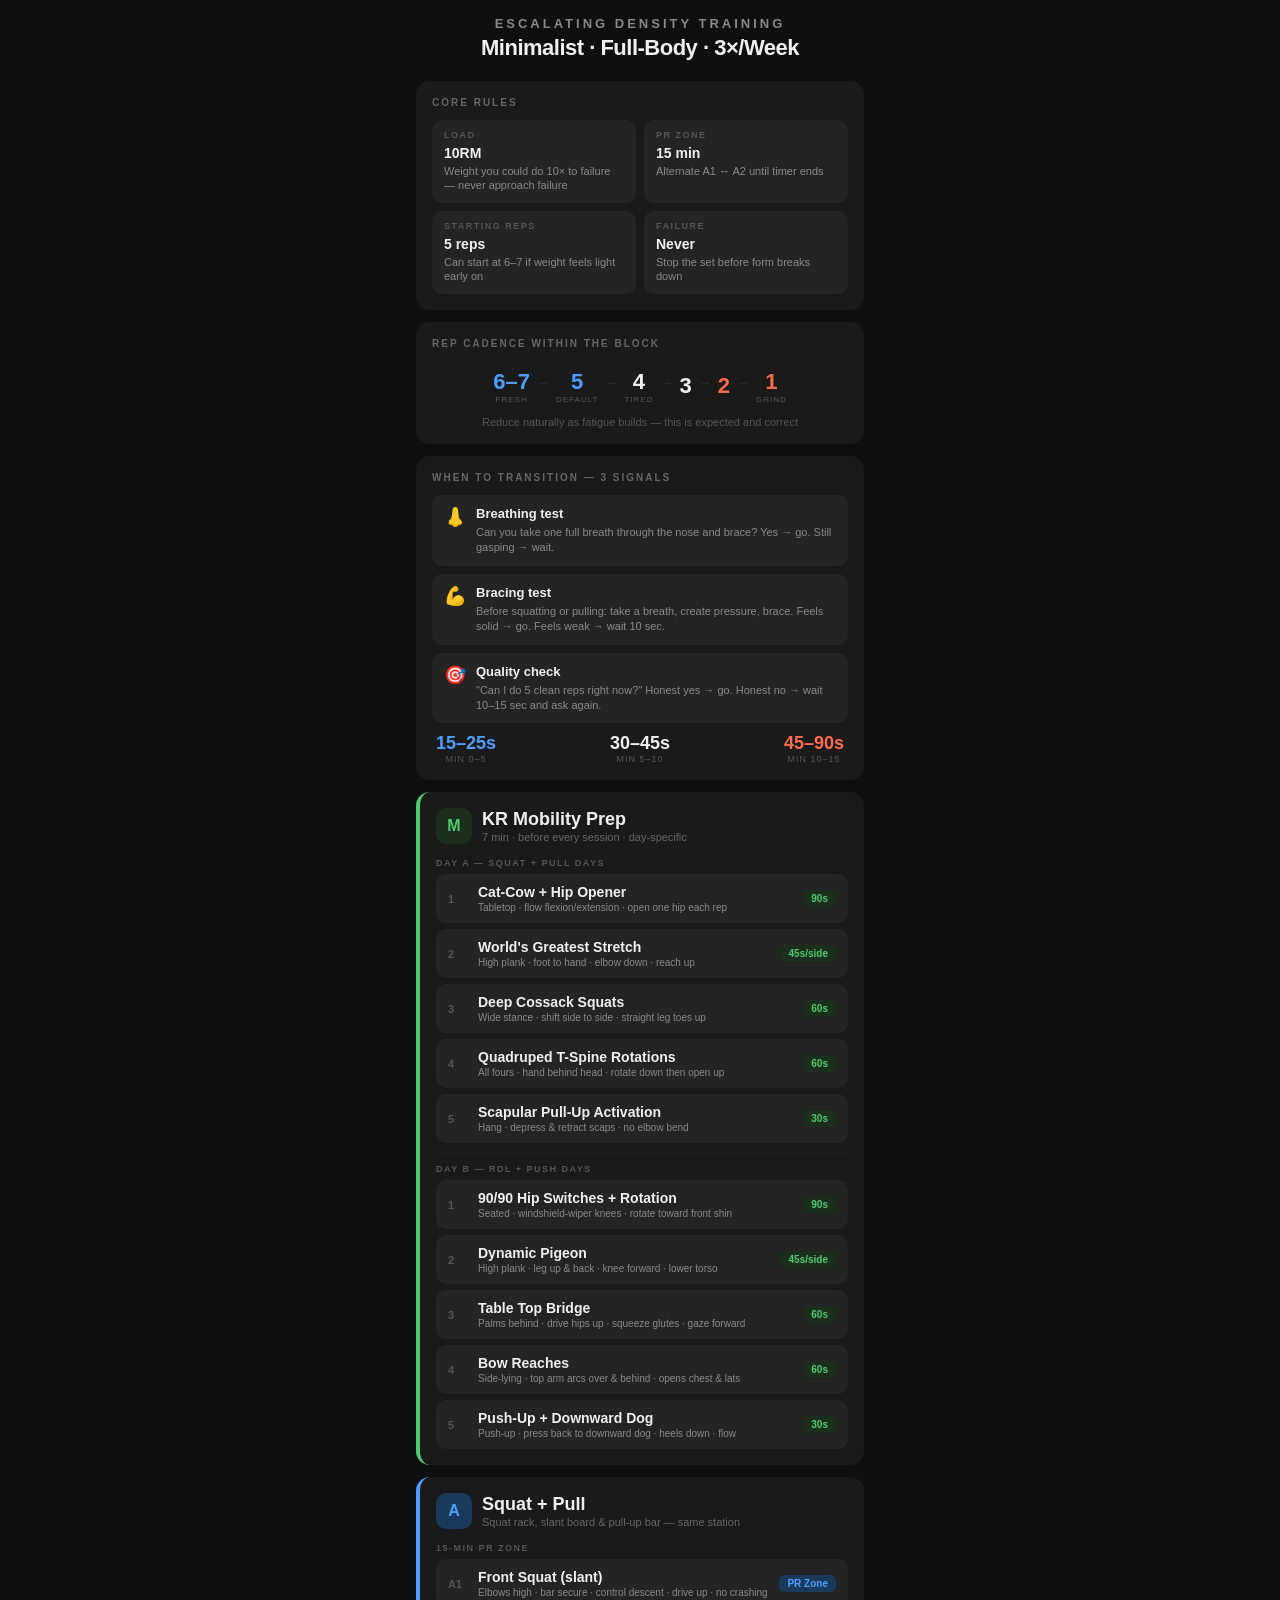
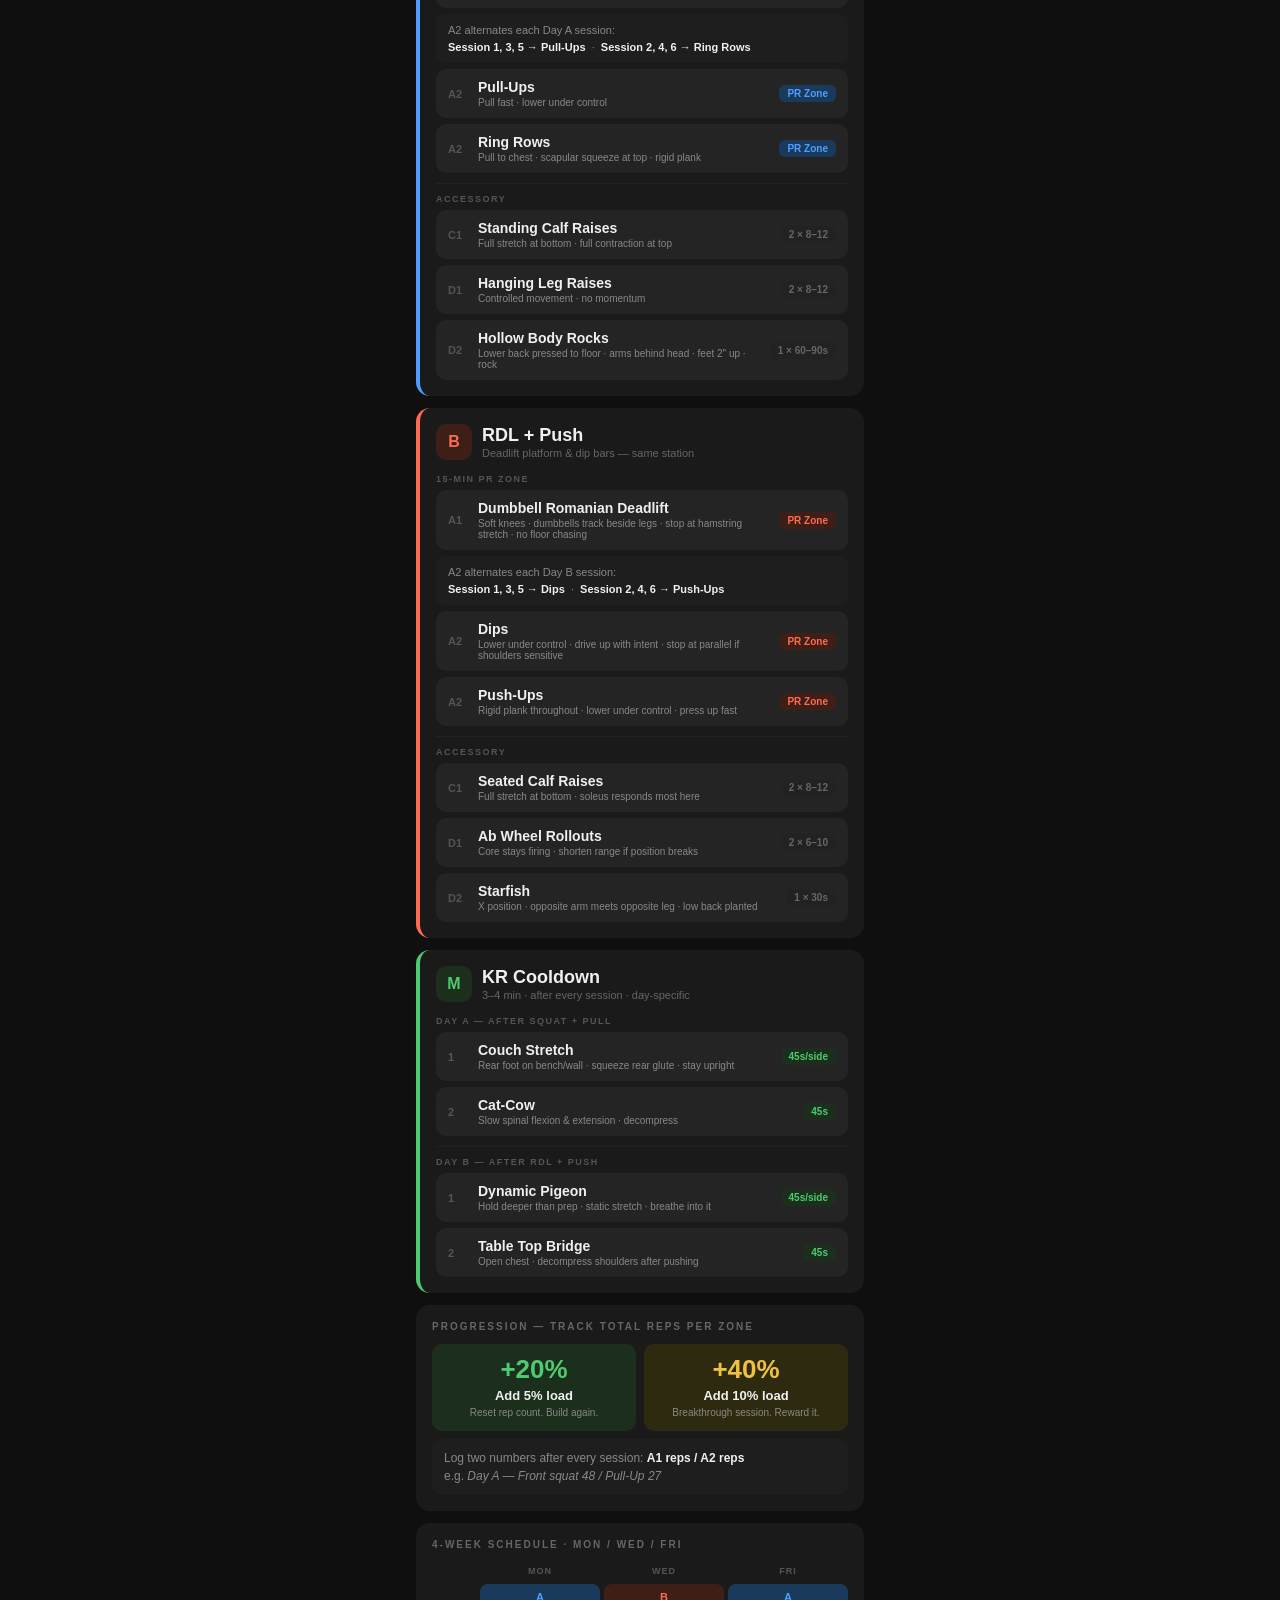
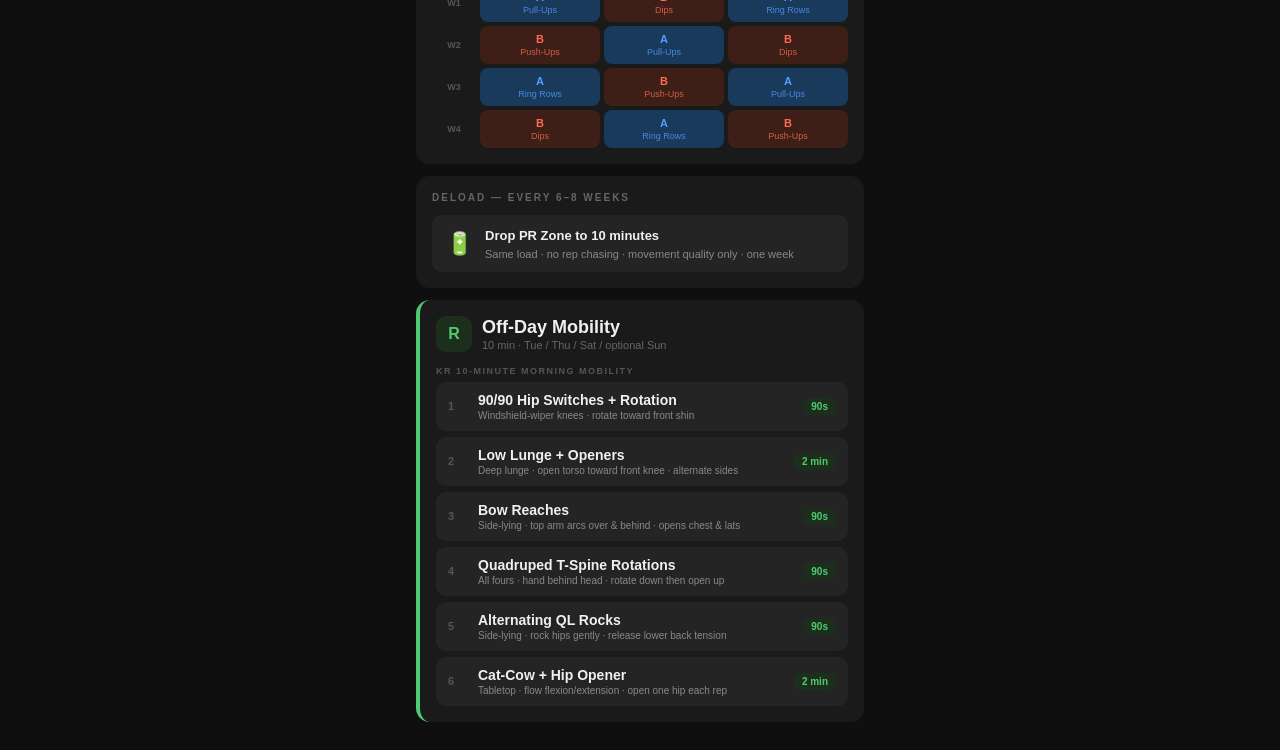
==== edt-gym.html @ b0cc78a9 "Swap barbell RDL for dumbbell RDL — more joint friendly" ====
<!DOCTYPE html>
<html lang="en">
<head>
<meta charset="UTF-8">
<meta name="viewport" content="width=device-width, initial-scale=1.0">
<title>EDT — Gym Card</title>
<style>
  * { box-sizing: border-box; margin: 0; padding: 0; }

  body {
    background: #0f0f0f;
    color: #f0f0f0;
    font-family: -apple-system, BlinkMacSystemFont, 'Segoe UI', sans-serif;
    padding: 16px;
    max-width: 480px;
    margin: 0 auto;
  }

  /* ── HEADER ── */
  .header {
    text-align: center;
    margin-bottom: 20px;
  }
  .header h1 {
    font-size: 13px;
    font-weight: 600;
    letter-spacing: 3px;
    text-transform: uppercase;
    color: #888;
    margin-bottom: 4px;
  }
  .header h2 {
    font-size: 22px;
    font-weight: 800;
    letter-spacing: -0.5px;
  }

  /* ── CARDS ── */
  .card {
    background: #1a1a1a;
    border-radius: 14px;
    padding: 16px;
    margin-bottom: 12px;
  }
  .card-title {
    font-size: 10px;
    font-weight: 700;
    letter-spacing: 2px;
    text-transform: uppercase;
    color: #666;
    margin-bottom: 12px;
  }

  /* ── RULES STRIP ── */
  .rules-grid {
    display: grid;
    grid-template-columns: 1fr 1fr;
    gap: 8px;
  }
  .rule-item {
    background: #242424;
    border-radius: 10px;
    padding: 10px 12px;
  }
  .rule-label {
    font-size: 9px;
    font-weight: 700;
    letter-spacing: 1.5px;
    text-transform: uppercase;
    color: #555;
    margin-bottom: 4px;
  }
  .rule-value {
    font-size: 14px;
    font-weight: 700;
    line-height: 1.3;
  }
  .rule-sub {
    font-size: 11px;
    color: #888;
    margin-top: 2px;
    line-height: 1.3;
  }

  /* ── DAY CARDS ── */
  .day-a { border-left: 4px solid #4f9eff; }
  .day-b { border-left: 4px solid #ff6b4f; }
  .day-m { border-left: 4px solid #4ecb71; }

  .day-header {
    display: flex;
    align-items: center;
    gap: 10px;
    margin-bottom: 14px;
  }
  .day-badge {
    width: 36px;
    height: 36px;
    border-radius: 10px;
    display: flex;
    align-items: center;
    justify-content: center;
    font-size: 16px;
    font-weight: 900;
    flex-shrink: 0;
  }
  .badge-a { background: #1a3a5c; color: #4f9eff; }
  .badge-b { background: #3d1f18; color: #ff6b4f; }
  .badge-m { background: #1c2e1c; color: #4ecb71; }

  .day-title {
    font-size: 18px;
    font-weight: 800;
  }
  .day-subtitle {
    font-size: 11px;
    color: #666;
    margin-top: 1px;
  }

  /* ── EXERCISE ROWS ── */
  .exercise-block {
    margin-bottom: 10px;
  }
  .ex-label {
    font-size: 9px;
    font-weight: 700;
    letter-spacing: 1.5px;
    text-transform: uppercase;
    color: #555;
    margin-bottom: 6px;
  }
  .ex-row {
    display: flex;
    align-items: center;
    gap: 10px;
    background: #242424;
    border-radius: 10px;
    padding: 10px 12px;
    margin-bottom: 6px;
  }
  .ex-num {
    font-size: 11px;
    font-weight: 800;
    width: 20px;
    color: #555;
    flex-shrink: 0;
  }
  .ex-name {
    flex: 1;
    font-size: 14px;
    font-weight: 700;
  }
  .ex-note {
    font-size: 10px;
    color: #888;
    margin-top: 2px;
  }
  .ex-tag {
    font-size: 10px;
    font-weight: 700;
    padding: 3px 8px;
    border-radius: 6px;
    flex-shrink: 0;
  }
  .tag-pr-a { background: #1a3a5c; color: #4f9eff; }
  .tag-pr-b { background: #3d1f18; color: #ff6b4f; }
  .tag-fix { background: #222; color: #666; }
  .tag-mob { background: #1c2e1c; color: #4ecb71; }

  .alternate-note {
    background: #1e1e1e;
    border-radius: 8px;
    padding: 8px 12px;
    margin-bottom: 6px;
    font-size: 11px;
    color: #888;
    line-height: 1.5;
  }
  .alternate-note span { color: #f0f0f0; font-weight: 600; }

  /* ── TIMER RING ── */
  .timer-row {
    display: flex;
    align-items: center;
    justify-content: center;
    gap: 20px;
    padding: 14px 0 6px;
  }
  .timer-circle {
    text-align: center;
  }
  .timer-num {
    font-size: 36px;
    font-weight: 900;
    line-height: 1;
  }
  .timer-unit {
    font-size: 10px;
    font-weight: 700;
    letter-spacing: 2px;
    text-transform: uppercase;
    color: #555;
    margin-top: 2px;
  }
  .timer-divider {
    font-size: 28px;
    color: #333;
    font-weight: 100;
  }

  /* ── REPS CADENCE ── */
  .cadence {
    display: flex;
    align-items: center;
    justify-content: center;
    gap: 6px;
    padding: 10px 0 4px;
    flex-wrap: wrap;
  }
  .cadence-step {
    display: flex;
    flex-direction: column;
    align-items: center;
  }
  .cadence-num {
    font-size: 22px;
    font-weight: 900;
    line-height: 1;
  }
  .cadence-label {
    font-size: 8px;
    color: #555;
    letter-spacing: 1px;
    text-transform: uppercase;
    margin-top: 2px;
  }
  .cadence-arrow {
    font-size: 14px;
    color: #333;
    margin-top: -8px;
  }
  .cadence-step.fresh .cadence-num { color: #4f9eff; }
  .cadence-step.mid .cadence-num   { color: #f0f0f0; }
  .cadence-step.tired .cadence-num { color: #ff6b4f; }

  /* ── REST SIGNALS ── */
  .signal-list { display: flex; flex-direction: column; gap: 8px; }
  .signal-row {
    display: flex;
    gap: 10px;
    align-items: flex-start;
    background: #242424;
    border-radius: 10px;
    padding: 10px 12px;
  }
  .signal-icon {
    font-size: 18px;
    flex-shrink: 0;
    margin-top: 1px;
  }
  .signal-text { font-size: 13px; font-weight: 600; line-height: 1.4; }
  .signal-sub  { font-size: 11px; color: #888; margin-top: 2px; line-height: 1.4; }

  /* ── PROGRESSION ── */
  .prog-grid {
    display: grid;
    grid-template-columns: 1fr 1fr;
    gap: 8px;
  }
  .prog-card {
    border-radius: 10px;
    padding: 12px;
    text-align: center;
  }
  .prog-card-20 { background: #1c2e1c; }
  .prog-card-40 { background: #2e2a10; }
  .prog-trigger {
    font-size: 26px;
    font-weight: 900;
    line-height: 1;
  }
  .prog-trigger-20 { color: #4ecb71; }
  .prog-trigger-40 { color: #f0c040; }
  .prog-action {
    font-size: 13px;
    font-weight: 700;
    margin-top: 6px;
  }
  .prog-sub {
    font-size: 10px;
    color: #888;
    margin-top: 3px;
    line-height: 1.3;
  }

  /* ── MONTH SCHEDULE ── */
  .schedule-grid {
    display: grid;
    grid-template-columns: 44px repeat(3, 1fr);
    gap: 4px;
    font-size: 11px;
  }
  .sch-header {
    text-align: center;
    font-size: 9px;
    font-weight: 700;
    letter-spacing: 1px;
    text-transform: uppercase;
    color: #555;
    padding: 4px 0;
  }
  .sch-week {
    font-size: 9px;
    font-weight: 700;
    color: #555;
    display: flex;
    align-items: center;
    justify-content: center;
  }
  .sch-cell {
    border-radius: 8px;
    padding: 6px 4px;
    text-align: center;
    font-weight: 700;
    font-size: 11px;
    line-height: 1.3;
  }
  .sch-a { background: #1a3a5c; color: #4f9eff; }
  .sch-b { background: #3d1f18; color: #ff6b4f; }
  .sch-cell .sch-sub { font-size: 9px; font-weight: 500; opacity: 0.8; }

  /* ── DELOAD ── */
  .deload-bar {
    background: #242424;
    border-radius: 10px;
    padding: 12px 14px;
    display: flex;
    align-items: center;
    gap: 12px;
  }
  .deload-icon { font-size: 22px; }
  .deload-text { font-size: 13px; font-weight: 600; line-height: 1.4; }
  .deload-sub  { font-size: 11px; color: #888; margin-top: 2px; }

  /* ── DIVIDER ── */
  .divider {
    height: 1px;
    background: #222;
    margin: 10px 0;
  }
</style>
</head>
<body>

<!-- HEADER -->
<div class="header">
  <h1>Escalating Density Training</h1>
  <h2>Minimalist · Full-Body · 3×/Week</h2>
</div>

<!-- CORE RULES -->
<div class="card">
  <div class="card-title">Core Rules</div>
  <div class="rules-grid">

    <div class="rule-item">
      <div class="rule-label">Load</div>
      <div class="rule-value">10RM</div>
      <div class="rule-sub">Weight you could do 10× to failure — never approach failure</div>
    </div>

    <div class="rule-item">
      <div class="rule-label">PR Zone</div>
      <div class="rule-value">15 min</div>
      <div class="rule-sub">Alternate A1 ↔ A2 until timer ends</div>
    </div>

    <div class="rule-item">
      <div class="rule-label">Starting Reps</div>
      <div class="rule-value">5 reps</div>
      <div class="rule-sub">Can start at 6–7 if weight feels light early on</div>
    </div>

    <div class="rule-item">
      <div class="rule-label">Failure</div>
      <div class="rule-value">Never</div>
      <div class="rule-sub">Stop the set before form breaks down</div>
    </div>

  </div>
</div>

<!-- REP CADENCE -->
<div class="card">
  <div class="card-title">Rep Cadence Within the Block</div>
  <div class="cadence">
    <div class="cadence-step fresh">
      <div class="cadence-num">6–7</div>
      <div class="cadence-label">Fresh</div>
    </div>
    <div class="cadence-arrow">→</div>
    <div class="cadence-step fresh">
      <div class="cadence-num">5</div>
      <div class="cadence-label">Default</div>
    </div>
    <div class="cadence-arrow">→</div>
    <div class="cadence-step mid">
      <div class="cadence-num">4</div>
      <div class="cadence-label">Tired</div>
    </div>
    <div class="cadence-arrow">→</div>
    <div class="cadence-step mid">
      <div class="cadence-num">3</div>
      <div class="cadence-label"></div>
    </div>
    <div class="cadence-arrow">→</div>
    <div class="cadence-step tired">
      <div class="cadence-num">2</div>
      <div class="cadence-label"></div>
    </div>
    <div class="cadence-arrow">→</div>
    <div class="cadence-step tired">
      <div class="cadence-num">1</div>
      <div class="cadence-label">Grind</div>
    </div>
  </div>
  <div style="font-size:11px; color:#555; text-align:center; margin-top:8px;">Reduce naturally as fatigue builds — this is expected and correct</div>
</div>

<!-- REST SIGNALS -->
<div class="card">
  <div class="card-title">When to Transition — 3 Signals</div>
  <div class="signal-list">

    <div class="signal-row">
      <div class="signal-icon">👃</div>
      <div>
        <div class="signal-text">Breathing test</div>
        <div class="signal-sub">Can you take one full breath through the nose and brace? Yes → go. Still gasping → wait.</div>
      </div>
    </div>

    <div class="signal-row">
      <div class="signal-icon">💪</div>
      <div>
        <div class="signal-text">Bracing test</div>
        <div class="signal-sub">Before squatting or pulling: take a breath, create pressure, brace. Feels solid → go. Feels weak → wait 10 sec.</div>
      </div>
    </div>

    <div class="signal-row">
      <div class="signal-icon">🎯</div>
      <div>
        <div class="signal-text">Quality check</div>
        <div class="signal-sub">"Can I do 5 clean reps right now?" Honest yes → go. Honest no → wait 10–15 sec and ask again.</div>
      </div>
    </div>

  </div>
  <div style="display:flex; justify-content:space-between; margin-top:10px; padding: 0 4px;">
    <div style="text-align:center">
      <div style="font-size:18px; font-weight:800; color:#4f9eff;">15–25s</div>
      <div style="font-size:9px; color:#555; letter-spacing:1px; text-transform:uppercase;">Min 0–5</div>
    </div>
    <div style="text-align:center">
      <div style="font-size:18px; font-weight:800;">30–45s</div>
      <div style="font-size:9px; color:#555; letter-spacing:1px; text-transform:uppercase;">Min 5–10</div>
    </div>
    <div style="text-align:center">
      <div style="font-size:18px; font-weight:800; color:#ff6b4f;">45–90s</div>
      <div style="font-size:9px; color:#555; letter-spacing:1px; text-transform:uppercase;">Min 10–15</div>
    </div>
  </div>
</div>

<!-- MOBILITY PREP -->
<div class="card day-m">
  <div class="day-header">
    <div class="day-badge badge-m">M</div>
    <div>
      <div class="day-title">KR Mobility Prep</div>
      <div class="day-subtitle">7 min · before every session · day-specific</div>
    </div>
  </div>

  <div class="exercise-block">
    <div class="ex-label">Day A — Squat + Pull Days</div>

    <div class="ex-row">
      <div class="ex-num">1</div>
      <div style="flex:1">
        <div class="ex-name">Cat-Cow + Hip Opener</div>
        <div class="ex-note">Tabletop · flow flexion/extension · open one hip each rep</div>
      </div>
      <div class="ex-tag tag-mob">90s</div>
    </div>

    <div class="ex-row">
      <div class="ex-num">2</div>
      <div style="flex:1">
        <div class="ex-name">World's Greatest Stretch</div>
        <div class="ex-note">High plank · foot to hand · elbow down · reach up</div>
      </div>
      <div class="ex-tag tag-mob">45s/side</div>
    </div>

    <div class="ex-row">
      <div class="ex-num">3</div>
      <div style="flex:1">
        <div class="ex-name">Deep Cossack Squats</div>
        <div class="ex-note">Wide stance · shift side to side · straight leg toes up</div>
      </div>
      <div class="ex-tag tag-mob">60s</div>
    </div>

    <div class="ex-row">
      <div class="ex-num">4</div>
      <div style="flex:1">
        <div class="ex-name">Quadruped T-Spine Rotations</div>
        <div class="ex-note">All fours · hand behind head · rotate down then open up</div>
      </div>
      <div class="ex-tag tag-mob">60s</div>
    </div>

    <div class="ex-row">
      <div class="ex-num">5</div>
      <div style="flex:1">
        <div class="ex-name">Scapular Pull-Up Activation</div>
        <div class="ex-note">Hang · depress & retract scaps · no elbow bend</div>
      </div>
      <div class="ex-tag tag-mob">30s</div>
    </div>
  </div>

  <div class="divider"></div>

  <div class="exercise-block" style="margin-bottom:0">
    <div class="ex-label">Day B — RDL + Push Days</div>

    <div class="ex-row">
      <div class="ex-num">1</div>
      <div style="flex:1">
        <div class="ex-name">90/90 Hip Switches + Rotation</div>
        <div class="ex-note">Seated · windshield-wiper knees · rotate toward front shin</div>
      </div>
      <div class="ex-tag tag-mob">90s</div>
    </div>

    <div class="ex-row">
      <div class="ex-num">2</div>
      <div style="flex:1">
        <div class="ex-name">Dynamic Pigeon</div>
        <div class="ex-note">High plank · leg up & back · knee forward · lower torso</div>
      </div>
      <div class="ex-tag tag-mob">45s/side</div>
    </div>

    <div class="ex-row">
      <div class="ex-num">3</div>
      <div style="flex:1">
        <div class="ex-name">Table Top Bridge</div>
        <div class="ex-note">Palms behind · drive hips up · squeeze glutes · gaze forward</div>
      </div>
      <div class="ex-tag tag-mob">60s</div>
    </div>

    <div class="ex-row">
      <div class="ex-num">4</div>
      <div style="flex:1">
        <div class="ex-name">Bow Reaches</div>
        <div class="ex-note">Side-lying · top arm arcs over & behind · opens chest & lats</div>
      </div>
      <div class="ex-tag tag-mob">60s</div>
    </div>

    <div class="ex-row" style="margin-bottom:0">
      <div class="ex-num">5</div>
      <div style="flex:1">
        <div class="ex-name">Push-Up + Downward Dog</div>
        <div class="ex-note">Push-up · press back to downward dog · heels down · flow</div>
      </div>
      <div class="ex-tag tag-mob">30s</div>
    </div>
  </div>
</div>

<!-- DAY A -->
<div class="card day-a">
  <div class="day-header">
    <div class="day-badge badge-a">A</div>
    <div>
      <div class="day-title">Squat + Pull</div>
      <div class="day-subtitle">Squat rack, slant board & pull-up bar — same station</div>
    </div>
  </div>

  <div class="exercise-block">
    <div class="ex-label">15-Min PR Zone</div>

    <div class="ex-row">
      <div class="ex-num">A1</div>
      <div style="flex:1">
        <div class="ex-name">Front Squat (slant)</div>
        <div class="ex-note">Elbows high · bar secure · control descent · drive up · no crashing</div>
      </div>
      <div class="ex-tag tag-pr-a">PR Zone</div>
    </div>

    <div class="alternate-note">
      A2 alternates each Day A session:<br>
      <span>Session 1, 3, 5 → Pull-Ups</span> &nbsp;·&nbsp; <span>Session 2, 4, 6 → Ring Rows</span>
    </div>

    <div class="ex-row">
      <div class="ex-num">A2</div>
      <div style="flex:1">
        <div class="ex-name">Pull-Ups</div>
        <div class="ex-note">Pull fast · lower under control</div>
      </div>
      <div class="ex-tag tag-pr-a">PR Zone</div>
    </div>

    <div class="ex-row">
      <div class="ex-num">A2</div>
      <div style="flex:1">
        <div class="ex-name">Ring Rows</div>
        <div class="ex-note">Pull to chest · scapular squeeze at top · rigid plank</div>
      </div>
      <div class="ex-tag tag-pr-a">PR Zone</div>
    </div>
  </div>

  <div class="divider"></div>

  <div class="exercise-block" style="margin-bottom:0">
    <div class="ex-label">Accessory</div>
    <div class="ex-row">
      <div class="ex-num">C1</div>
      <div style="flex:1">
        <div class="ex-name">Standing Calf Raises</div>
        <div class="ex-note">Full stretch at bottom · full contraction at top</div>
      </div>
      <div class="ex-tag tag-fix">2 × 8–12</div>
    </div>
    <div class="ex-row">
      <div class="ex-num">D1</div>
      <div style="flex:1">
        <div class="ex-name">Hanging Leg Raises</div>
        <div class="ex-note">Controlled movement · no momentum</div>
      </div>
      <div class="ex-tag tag-fix">2 × 8–12</div>
    </div>
    <div class="ex-row" style="margin-bottom:0">
      <div class="ex-num">D2</div>
      <div style="flex:1">
        <div class="ex-name">Hollow Body Rocks</div>
        <div class="ex-note">Lower back pressed to floor · arms behind head · feet 2" up · rock</div>
      </div>
      <div class="ex-tag tag-fix">1 × 60–90s</div>
    </div>
  </div>
</div>

<!-- DAY B -->
<div class="card day-b">
  <div class="day-header">
    <div class="day-badge badge-b">B</div>
    <div>
      <div class="day-title">RDL + Push</div>
      <div class="day-subtitle">Deadlift platform & dip bars — same station</div>
    </div>
  </div>

  <div class="exercise-block">
    <div class="ex-label">15-Min PR Zone</div>

    <div class="ex-row">
      <div class="ex-num">A1</div>
      <div style="flex:1">
        <div class="ex-name">Dumbbell Romanian Deadlift</div>
        <div class="ex-note">Soft knees · dumbbells track beside legs · stop at hamstring stretch · no floor chasing</div>
      </div>
      <div class="ex-tag tag-pr-b">PR Zone</div>
    </div>

    <div class="alternate-note">
      A2 alternates each Day B session:<br>
      <span>Session 1, 3, 5 → Dips</span> &nbsp;·&nbsp; <span>Session 2, 4, 6 → Push-Ups</span>
    </div>

    <div class="ex-row">
      <div class="ex-num">A2</div>
      <div style="flex:1">
        <div class="ex-name">Dips</div>
        <div class="ex-note">Lower under control · drive up with intent · stop at parallel if shoulders sensitive</div>
      </div>
      <div class="ex-tag tag-pr-b">PR Zone</div>
    </div>

    <div class="ex-row">
      <div class="ex-num">A2</div>
      <div style="flex:1">
        <div class="ex-name">Push-Ups</div>
        <div class="ex-note">Rigid plank throughout · lower under control · press up fast</div>
      </div>
      <div class="ex-tag tag-pr-b">PR Zone</div>
    </div>
  </div>

  <div class="divider"></div>

  <div class="exercise-block" style="margin-bottom:0">
    <div class="ex-label">Accessory</div>
    <div class="ex-row">
      <div class="ex-num">C1</div>
      <div style="flex:1">
        <div class="ex-name">Seated Calf Raises</div>
        <div class="ex-note">Full stretch at bottom · soleus responds most here</div>
      </div>
      <div class="ex-tag tag-fix">2 × 8–12</div>
    </div>
    <div class="ex-row">
      <div class="ex-num">D1</div>
      <div style="flex:1">
        <div class="ex-name">Ab Wheel Rollouts</div>
        <div class="ex-note">Core stays firing · shorten range if position breaks</div>
      </div>
      <div class="ex-tag tag-fix">2 × 6–10</div>
    </div>
    <div class="ex-row" style="margin-bottom:0">
      <div class="ex-num">D2</div>
      <div style="flex:1">
        <div class="ex-name">Starfish</div>
        <div class="ex-note">X position · opposite arm meets opposite leg · low back planted</div>
      </div>
      <div class="ex-tag tag-fix">1 × 30s</div>
    </div>
  </div>
</div>

<!-- COOLDOWN -->
<div class="card day-m">
  <div class="day-header">
    <div class="day-badge badge-m">M</div>
    <div>
      <div class="day-title">KR Cooldown</div>
      <div class="day-subtitle">3–4 min · after every session · day-specific</div>
    </div>
  </div>

  <div class="exercise-block">
    <div class="ex-label">Day A — After Squat + Pull</div>
    <div class="ex-row">
      <div class="ex-num">1</div>
      <div style="flex:1">
        <div class="ex-name">Couch Stretch</div>
        <div class="ex-note">Rear foot on bench/wall · squeeze rear glute · stay upright</div>
      </div>
      <div class="ex-tag tag-mob">45s/side</div>
    </div>
    <div class="ex-row">
      <div class="ex-num">2</div>
      <div style="flex:1">
        <div class="ex-name">Cat-Cow</div>
        <div class="ex-note">Slow spinal flexion & extension · decompress</div>
      </div>
      <div class="ex-tag tag-mob">45s</div>
    </div>
  </div>

  <div class="divider"></div>

  <div class="exercise-block" style="margin-bottom:0">
    <div class="ex-label">Day B — After RDL + Push</div>
    <div class="ex-row">
      <div class="ex-num">1</div>
      <div style="flex:1">
        <div class="ex-name">Dynamic Pigeon</div>
        <div class="ex-note">Hold deeper than prep · static stretch · breathe into it</div>
      </div>
      <div class="ex-tag tag-mob">45s/side</div>
    </div>
    <div class="ex-row" style="margin-bottom:0">
      <div class="ex-num">2</div>
      <div style="flex:1">
        <div class="ex-name">Table Top Bridge</div>
        <div class="ex-note">Open chest · decompress shoulders after pushing</div>
      </div>
      <div class="ex-tag tag-mob">45s</div>
    </div>
  </div>
</div>

<!-- PROGRESSION -->
<div class="card">
  <div class="card-title">Progression — Track Total Reps Per Zone</div>
  <div class="prog-grid">
    <div class="prog-card prog-card-20">
      <div class="prog-trigger prog-trigger-20">+20%</div>
      <div class="prog-action">Add 5% load</div>
      <div class="prog-sub">Reset rep count. Build again.</div>
    </div>
    <div class="prog-card prog-card-40">
      <div class="prog-trigger prog-trigger-40">+40%</div>
      <div class="prog-action">Add 10% load</div>
      <div class="prog-sub">Breakthrough session. Reward it.</div>
    </div>
  </div>
  <div style="background:#1e1e1e; border-radius:10px; padding:10px 12px; margin-top:8px; font-size:12px; color:#888; line-height:1.5;">
    Log two numbers after every session: <strong style="color:#f0f0f0;">A1 reps / A2 reps</strong><br>
    e.g. <em>Day A — Front squat 48 / Pull-Up 27</em>
  </div>
</div>

<!-- MONTH SCHEDULE -->
<div class="card">
  <div class="card-title">4-Week Schedule · Mon / Wed / Fri</div>
  <div class="schedule-grid">
    <div class="sch-header"></div>
    <div class="sch-header">MON</div>
    <div class="sch-header">WED</div>
    <div class="sch-header">FRI</div>

    <div class="sch-week">W1</div>
    <div class="sch-cell sch-a">A<div class="sch-sub">Pull-Ups</div></div>
    <div class="sch-cell sch-b">B<div class="sch-sub">Dips</div></div>
    <div class="sch-cell sch-a">A<div class="sch-sub">Ring Rows</div></div>

    <div class="sch-week">W2</div>
    <div class="sch-cell sch-b">B<div class="sch-sub">Push-Ups</div></div>
    <div class="sch-cell sch-a">A<div class="sch-sub">Pull-Ups</div></div>
    <div class="sch-cell sch-b">B<div class="sch-sub">Dips</div></div>

    <div class="sch-week">W3</div>
    <div class="sch-cell sch-a">A<div class="sch-sub">Ring Rows</div></div>
    <div class="sch-cell sch-b">B<div class="sch-sub">Push-Ups</div></div>
    <div class="sch-cell sch-a">A<div class="sch-sub">Pull-Ups</div></div>

    <div class="sch-week">W4</div>
    <div class="sch-cell sch-b">B<div class="sch-sub">Dips</div></div>
    <div class="sch-cell sch-a">A<div class="sch-sub">Ring Rows</div></div>
    <div class="sch-cell sch-b">B<div class="sch-sub">Push-Ups</div></div>
  </div>
</div>

<!-- DELOAD -->
<div class="card">
  <div class="card-title">Deload — Every 6–8 Weeks</div>
  <div class="deload-bar">
    <div class="deload-icon">🔋</div>
    <div>
      <div class="deload-text">Drop PR Zone to <strong>10 minutes</strong></div>
      <div class="deload-sub">Same load · no rep chasing · movement quality only · one week</div>
    </div>
  </div>
</div>

<!-- OFF-DAY MOBILITY -->
<div class="card day-m">
  <div class="day-header">
    <div class="day-badge badge-m">R</div>
    <div>
      <div class="day-title">Off-Day Mobility</div>
      <div class="day-subtitle">10 min · Tue / Thu / Sat / optional Sun</div>
    </div>
  </div>

  <div class="exercise-block" style="margin-bottom:0">
    <div class="ex-label">KR 10-Minute Morning Mobility</div>

    <div class="ex-row">
      <div class="ex-num">1</div>
      <div style="flex:1">
        <div class="ex-name">90/90 Hip Switches + Rotation</div>
        <div class="ex-note">Windshield-wiper knees · rotate toward front shin</div>
      </div>
      <div class="ex-tag tag-mob">90s</div>
    </div>

    <div class="ex-row">
      <div class="ex-num">2</div>
      <div style="flex:1">
        <div class="ex-name">Low Lunge + Openers</div>
        <div class="ex-note">Deep lunge · open torso toward front knee · alternate sides</div>
      </div>
      <div class="ex-tag tag-mob">2 min</div>
    </div>

    <div class="ex-row">
      <div class="ex-num">3</div>
      <div style="flex:1">
        <div class="ex-name">Bow Reaches</div>
        <div class="ex-note">Side-lying · top arm arcs over & behind · opens chest & lats</div>
      </div>
      <div class="ex-tag tag-mob">90s</div>
    </div>

    <div class="ex-row">
      <div class="ex-num">4</div>
      <div style="flex:1">
        <div class="ex-name">Quadruped T-Spine Rotations</div>
        <div class="ex-note">All fours · hand behind head · rotate down then open up</div>
      </div>
      <div class="ex-tag tag-mob">90s</div>
    </div>

    <div class="ex-row">
      <div class="ex-num">5</div>
      <div style="flex:1">
        <div class="ex-name">Alternating QL Rocks</div>
        <div class="ex-note">Side-lying · rock hips gently · release lower back tension</div>
      </div>
      <div class="ex-tag tag-mob">90s</div>
    </div>

    <div class="ex-row" style="margin-bottom:0">
      <div class="ex-num">6</div>
      <div style="flex:1">
        <div class="ex-name">Cat-Cow + Hip Opener</div>
        <div class="ex-note">Tabletop · flow flexion/extension · open one hip each rep</div>
      </div>
      <div class="ex-tag tag-mob">2 min</div>
    </div>
  </div>
</div>

</body>
</html>
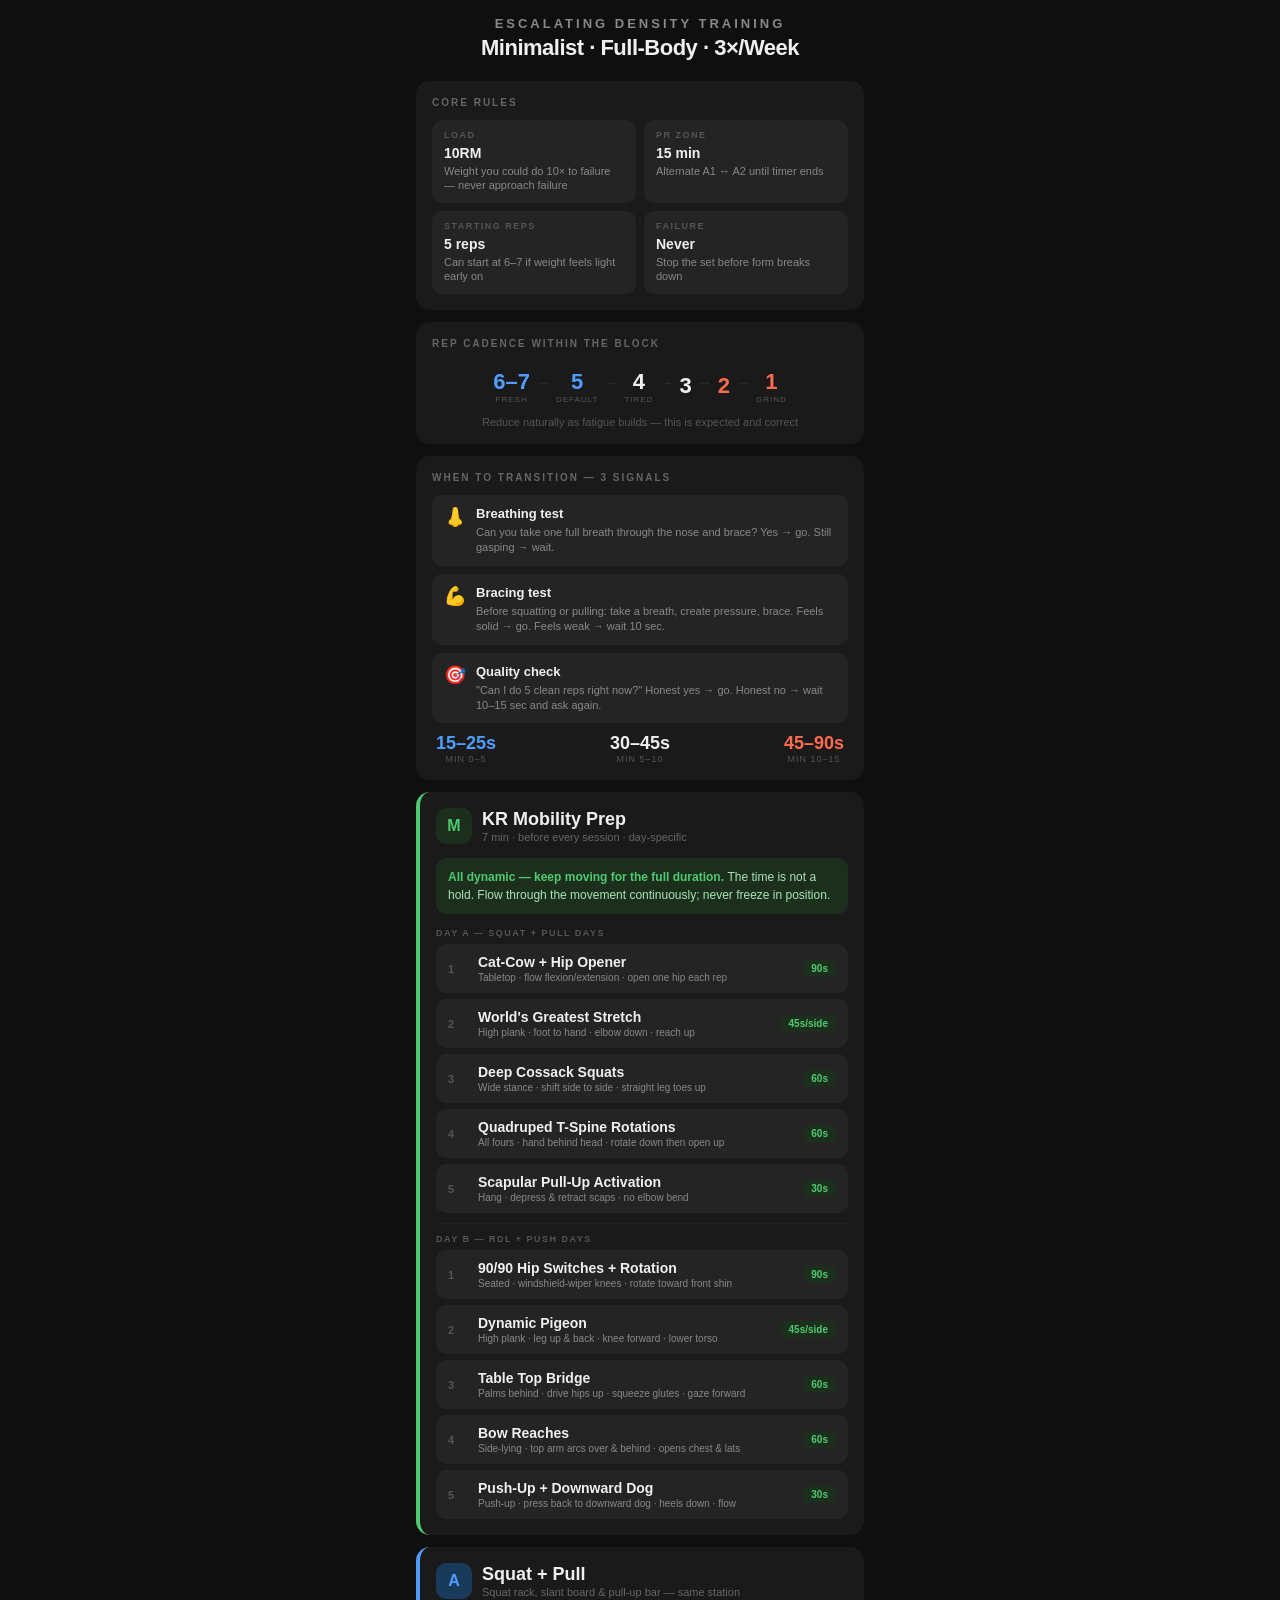
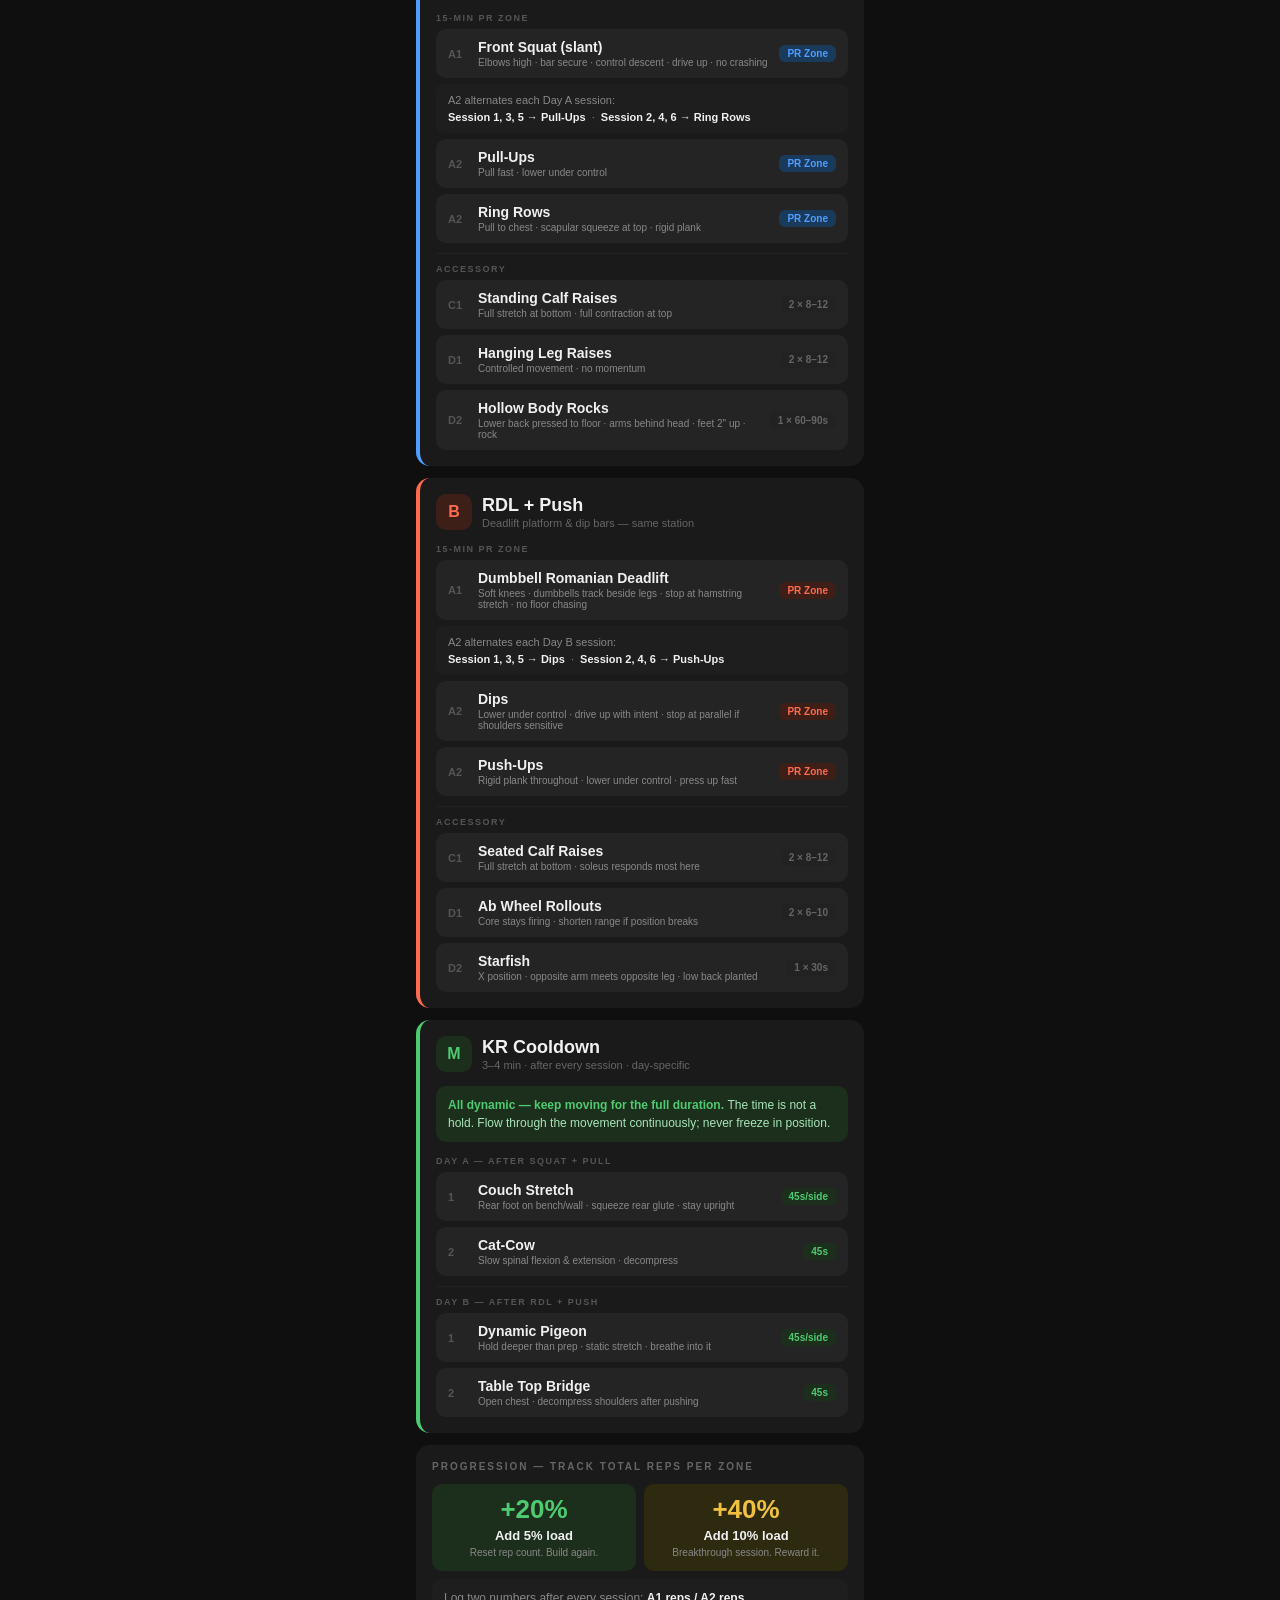
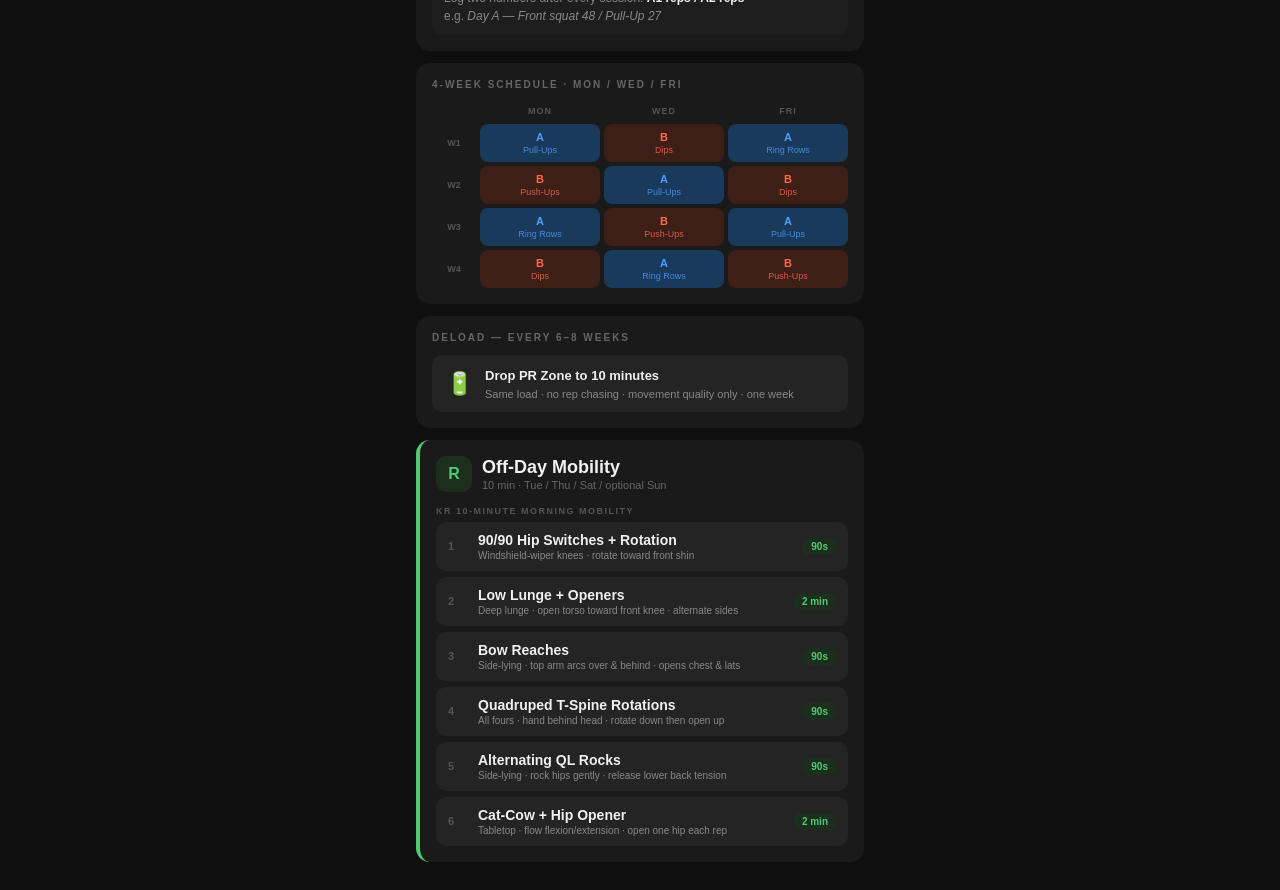
==== commit 933dd4a4: "Clarify KR mobility: all timed exercises are dynamic, not static holds" ====
--- a/edt-gym.html
+++ b/edt-gym.html
@@ -343,6 +343,22 @@
   .deload-text { font-size: 13px; font-weight: 600; line-height: 1.4; }
   .deload-sub  { font-size: 11px; color: #888; margin-top: 2px; }
 
+  /* ── DYNAMIC NOTE ── */
+  .dynamic-note {
+    background: #1c2e1c;
+    border-radius: 10px;
+    padding: 10px 12px;
+    margin-bottom: 14px;
+    font-size: 12px;
+    color: #4ecb71;
+    font-weight: 600;
+    line-height: 1.5;
+  }
+  .dynamic-note span {
+    color: #a8e6b8;
+    font-weight: 400;
+  }
+
   /* ── DIVIDER ── */
   .divider {
     height: 1px;
@@ -484,6 +500,10 @@
     </div>
   </div>
 
+  <div class="dynamic-note">
+    All dynamic — keep moving for the full duration. <span>The time is not a hold. Flow through the movement continuously; never freeze in position.</span>
+  </div>
+
   <div class="exercise-block">
     <div class="ex-label">Day A — Squat + Pull Days</div>
 
@@ -747,6 +767,10 @@
       <div class="day-title">KR Cooldown</div>
       <div class="day-subtitle">3–4 min · after every session · day-specific</div>
     </div>
+  </div>
+
+  <div class="dynamic-note">
+    All dynamic — keep moving for the full duration. <span>The time is not a hold. Flow through the movement continuously; never freeze in position.</span>
   </div>
 
   <div class="exercise-block">
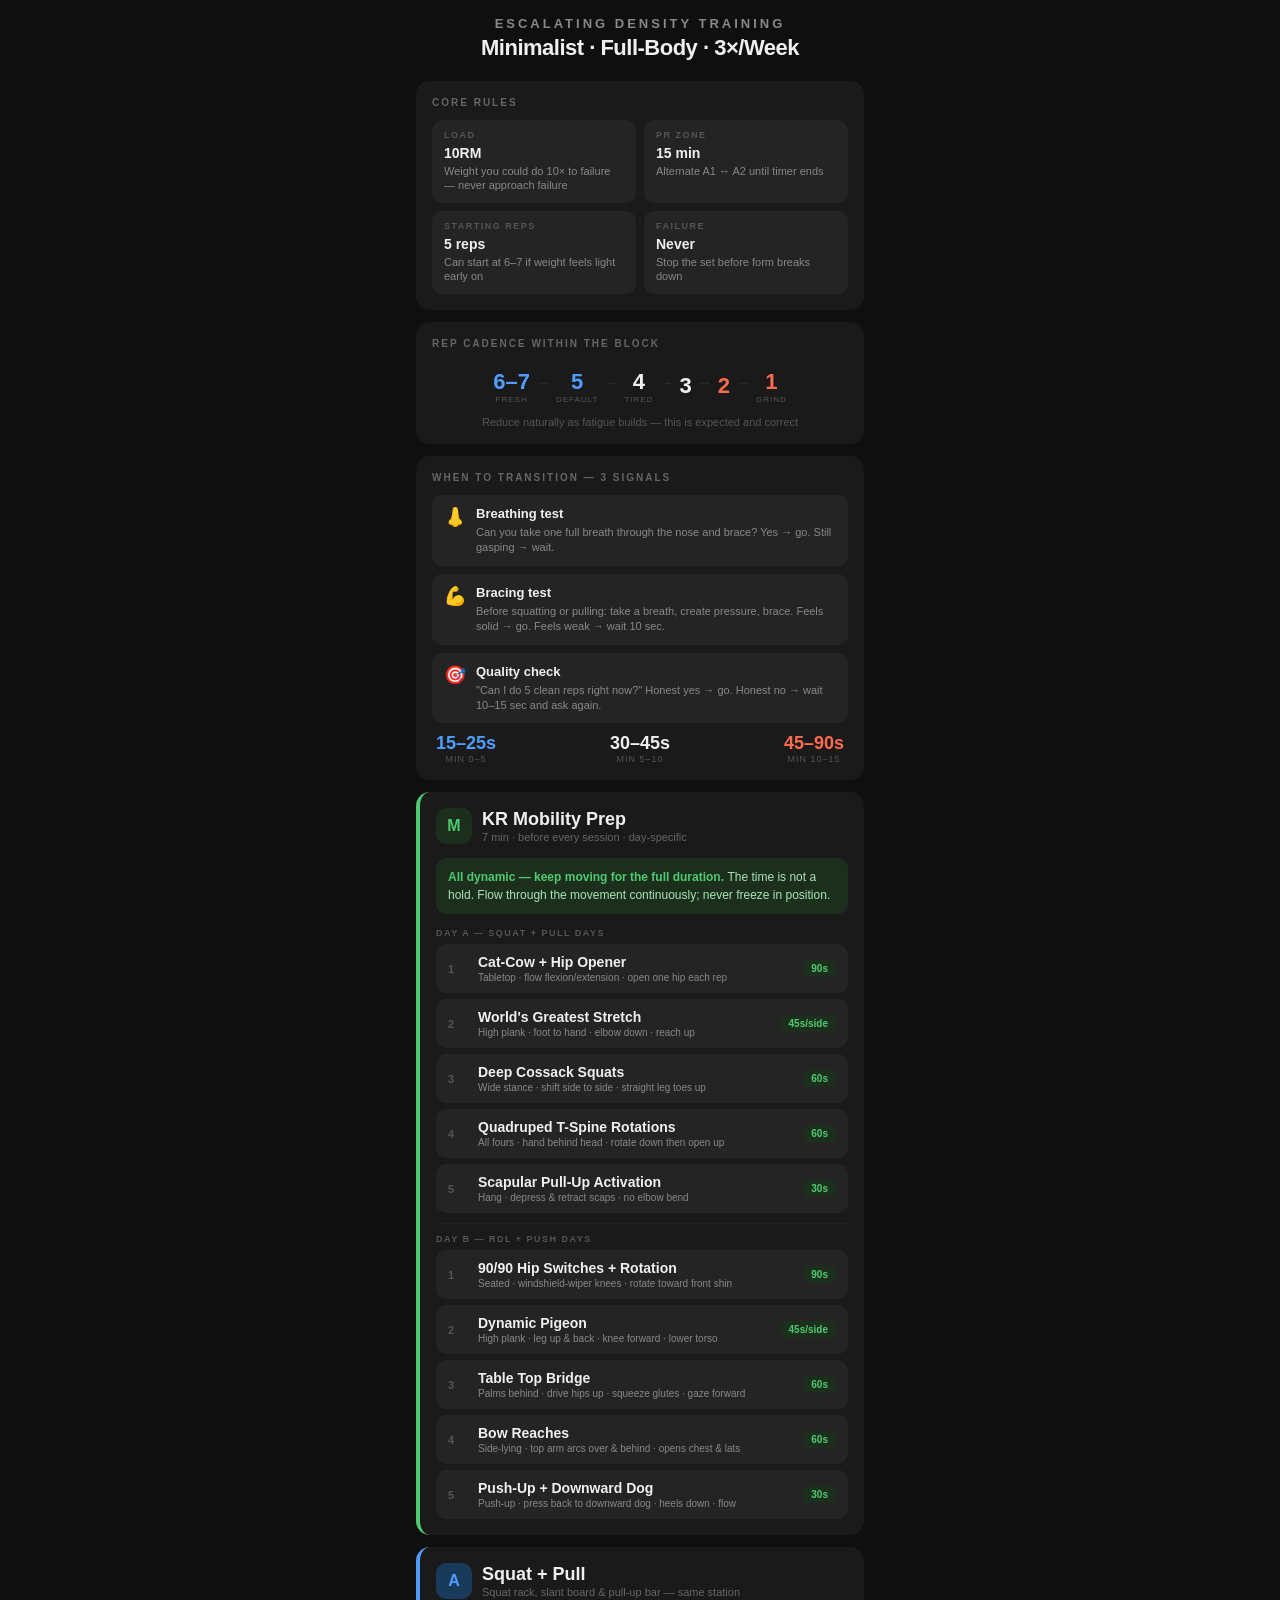
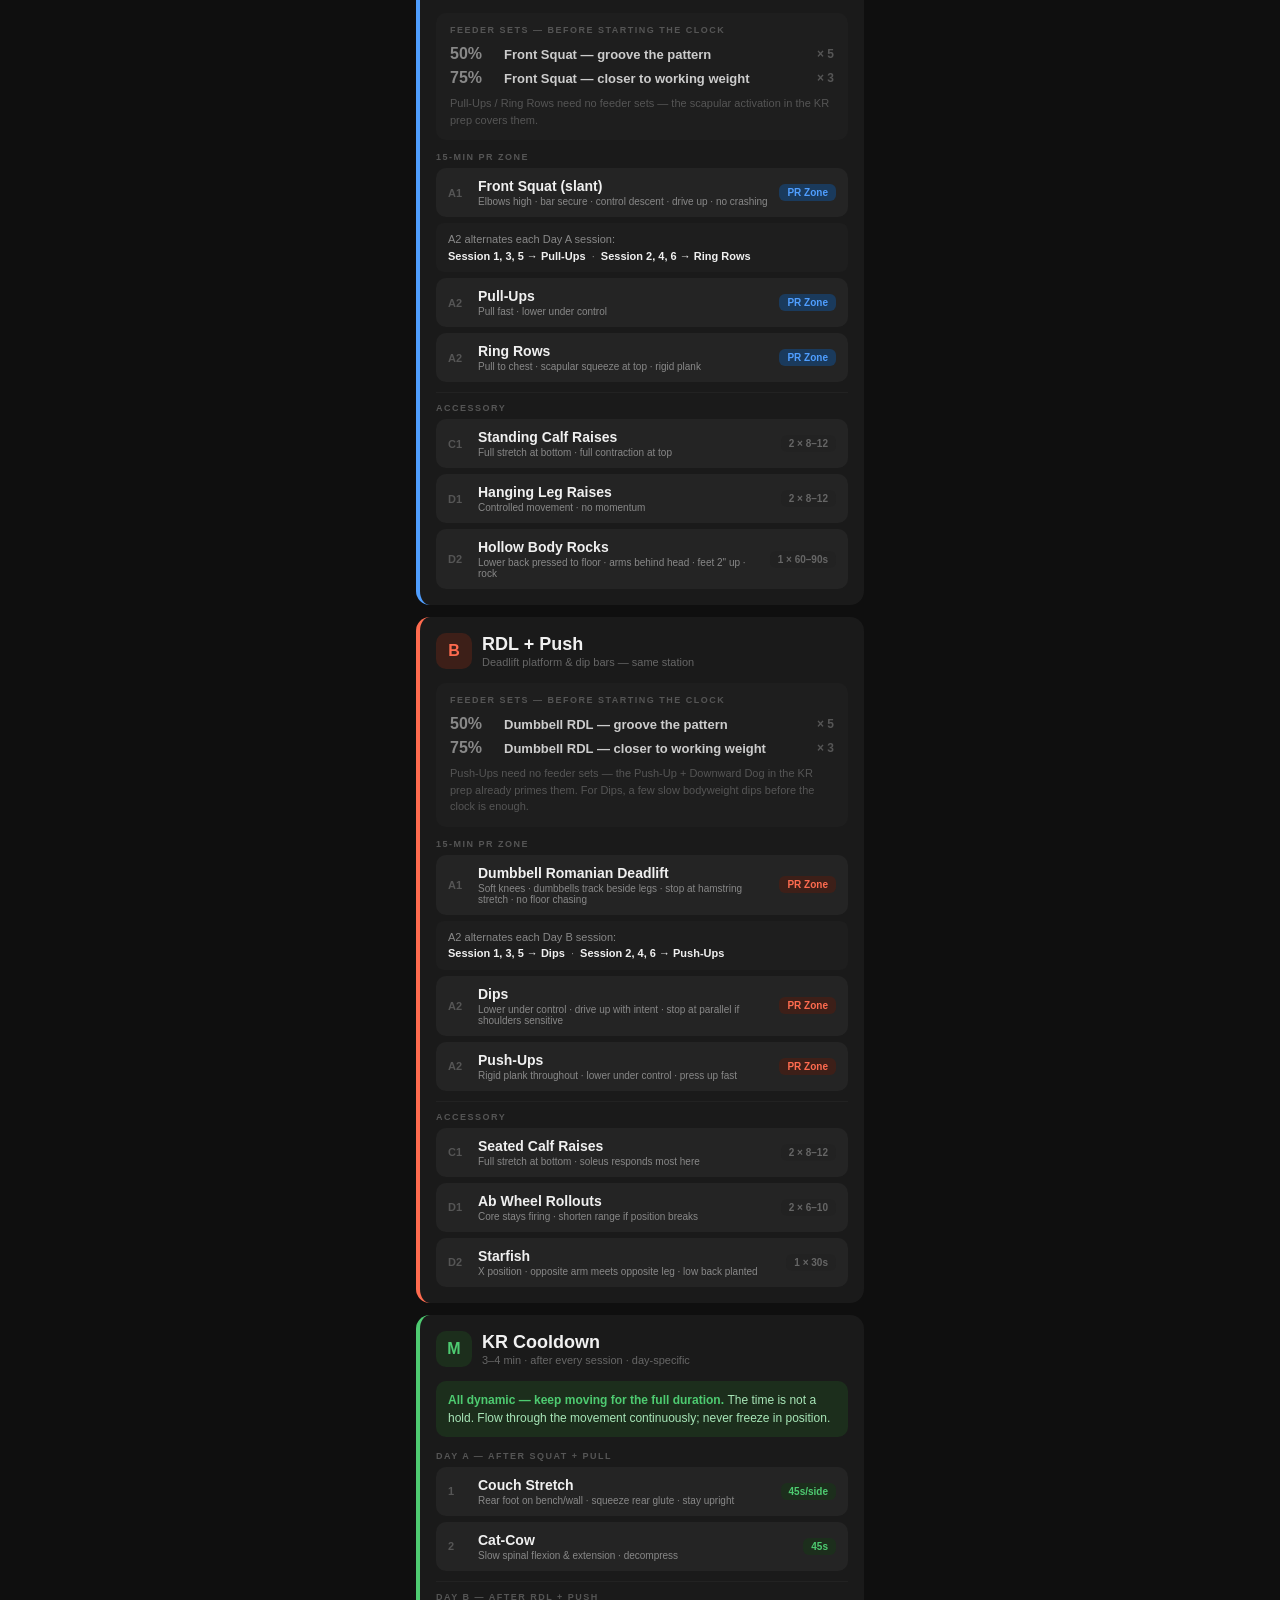
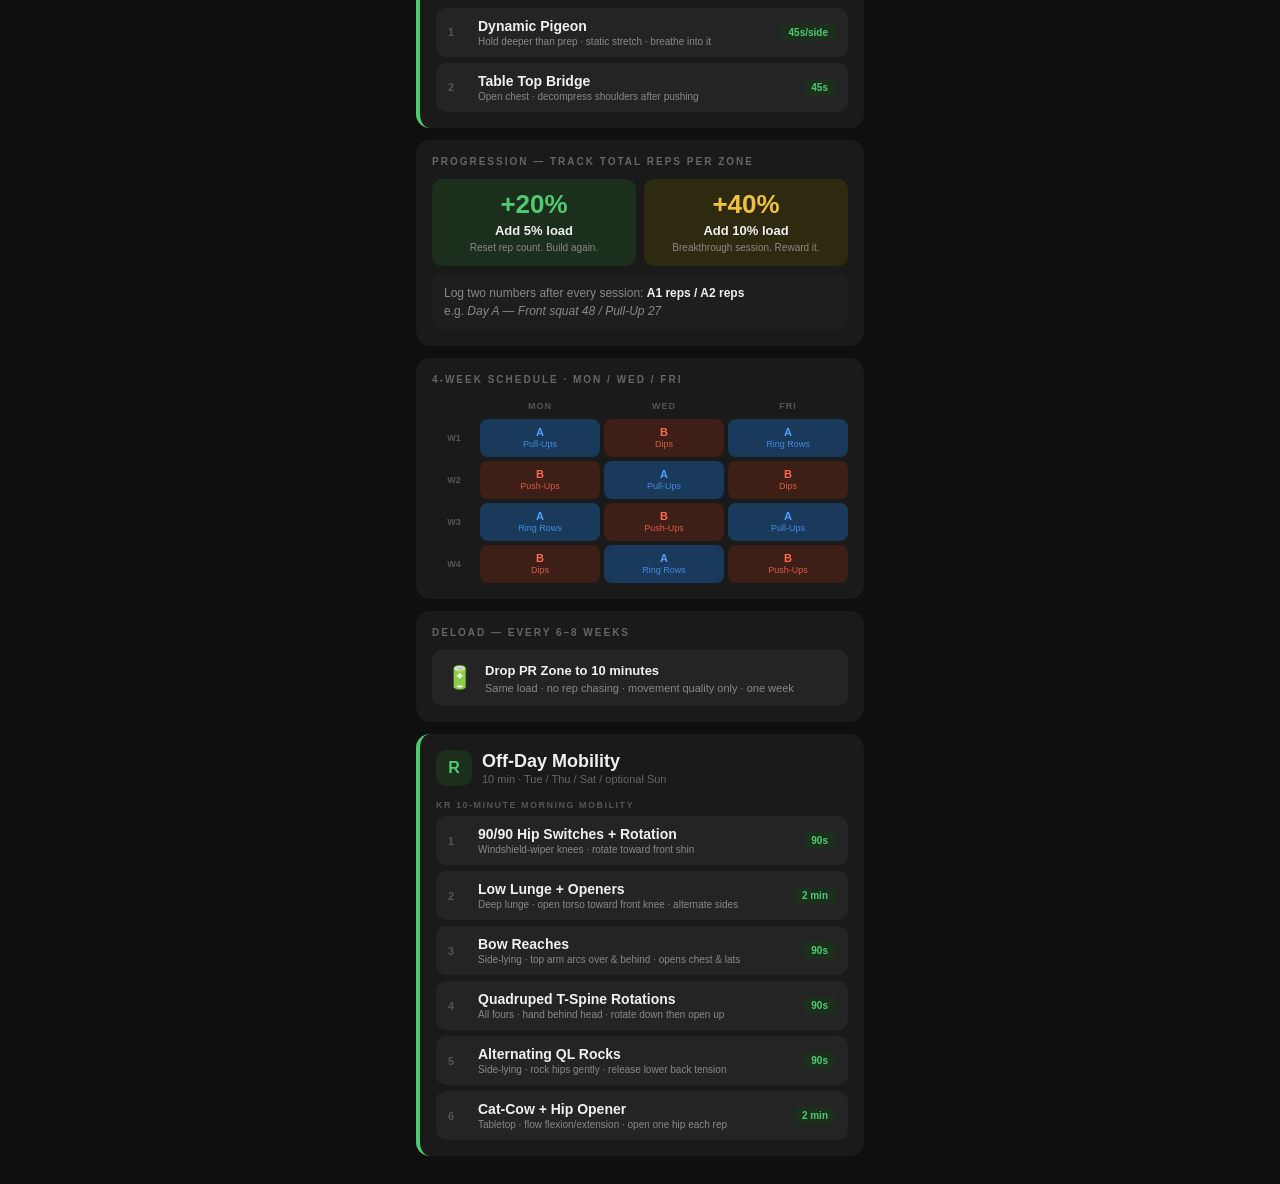
==== commit c5aab936: "Add feeder sets before PR Zone for both Day A and Day B" ====
--- a/edt-gym.html
+++ b/edt-gym.html
@@ -359,6 +359,54 @@
     font-weight: 400;
   }
 
+  /* ── FEEDER SETS ── */
+  .feeder-block {
+    background: #1e1e1e;
+    border-radius: 10px;
+    padding: 12px 14px;
+    margin-bottom: 12px;
+  }
+  .feeder-title {
+    font-size: 9px;
+    font-weight: 700;
+    letter-spacing: 1.5px;
+    text-transform: uppercase;
+    color: #555;
+    margin-bottom: 10px;
+  }
+  .feeder-row {
+    display: flex;
+    align-items: center;
+    gap: 10px;
+    margin-bottom: 6px;
+  }
+  .feeder-row:last-child { margin-bottom: 0; }
+  .feeder-pct {
+    font-size: 16px;
+    font-weight: 900;
+    width: 44px;
+    flex-shrink: 0;
+    color: #888;
+  }
+  .feeder-desc {
+    flex: 1;
+    font-size: 13px;
+    font-weight: 600;
+    color: #ccc;
+  }
+  .feeder-reps {
+    font-size: 12px;
+    font-weight: 700;
+    color: #555;
+    flex-shrink: 0;
+  }
+  .feeder-note {
+    font-size: 11px;
+    color: #555;
+    margin-top: 8px;
+    line-height: 1.5;
+  }
+
   /* ── DIVIDER ── */
   .divider {
     height: 1px;
@@ -615,6 +663,21 @@
     </div>
   </div>
 
+  <div class="feeder-block">
+    <div class="feeder-title">Feeder Sets — before starting the clock</div>
+    <div class="feeder-row">
+      <div class="feeder-pct">50%</div>
+      <div class="feeder-desc">Front Squat — groove the pattern</div>
+      <div class="feeder-reps">× 5</div>
+    </div>
+    <div class="feeder-row">
+      <div class="feeder-pct">75%</div>
+      <div class="feeder-desc">Front Squat — closer to working weight</div>
+      <div class="feeder-reps">× 3</div>
+    </div>
+    <div class="feeder-note">Pull-Ups / Ring Rows need no feeder sets — the scapular activation in the KR prep covers them.</div>
+  </div>
+
   <div class="exercise-block">
     <div class="ex-label">15-Min PR Zone</div>
 
@@ -690,6 +753,21 @@
       <div class="day-title">RDL + Push</div>
       <div class="day-subtitle">Deadlift platform & dip bars — same station</div>
     </div>
+  </div>
+
+  <div class="feeder-block">
+    <div class="feeder-title">Feeder Sets — before starting the clock</div>
+    <div class="feeder-row">
+      <div class="feeder-pct">50%</div>
+      <div class="feeder-desc">Dumbbell RDL — groove the pattern</div>
+      <div class="feeder-reps">× 5</div>
+    </div>
+    <div class="feeder-row">
+      <div class="feeder-pct">75%</div>
+      <div class="feeder-desc">Dumbbell RDL — closer to working weight</div>
+      <div class="feeder-reps">× 3</div>
+    </div>
+    <div class="feeder-note">Push-Ups need no feeder sets — the Push-Up + Downward Dog in the KR prep already primes them. For Dips, a few slow bodyweight dips before the clock is enough.</div>
   </div>
 
   <div class="exercise-block">
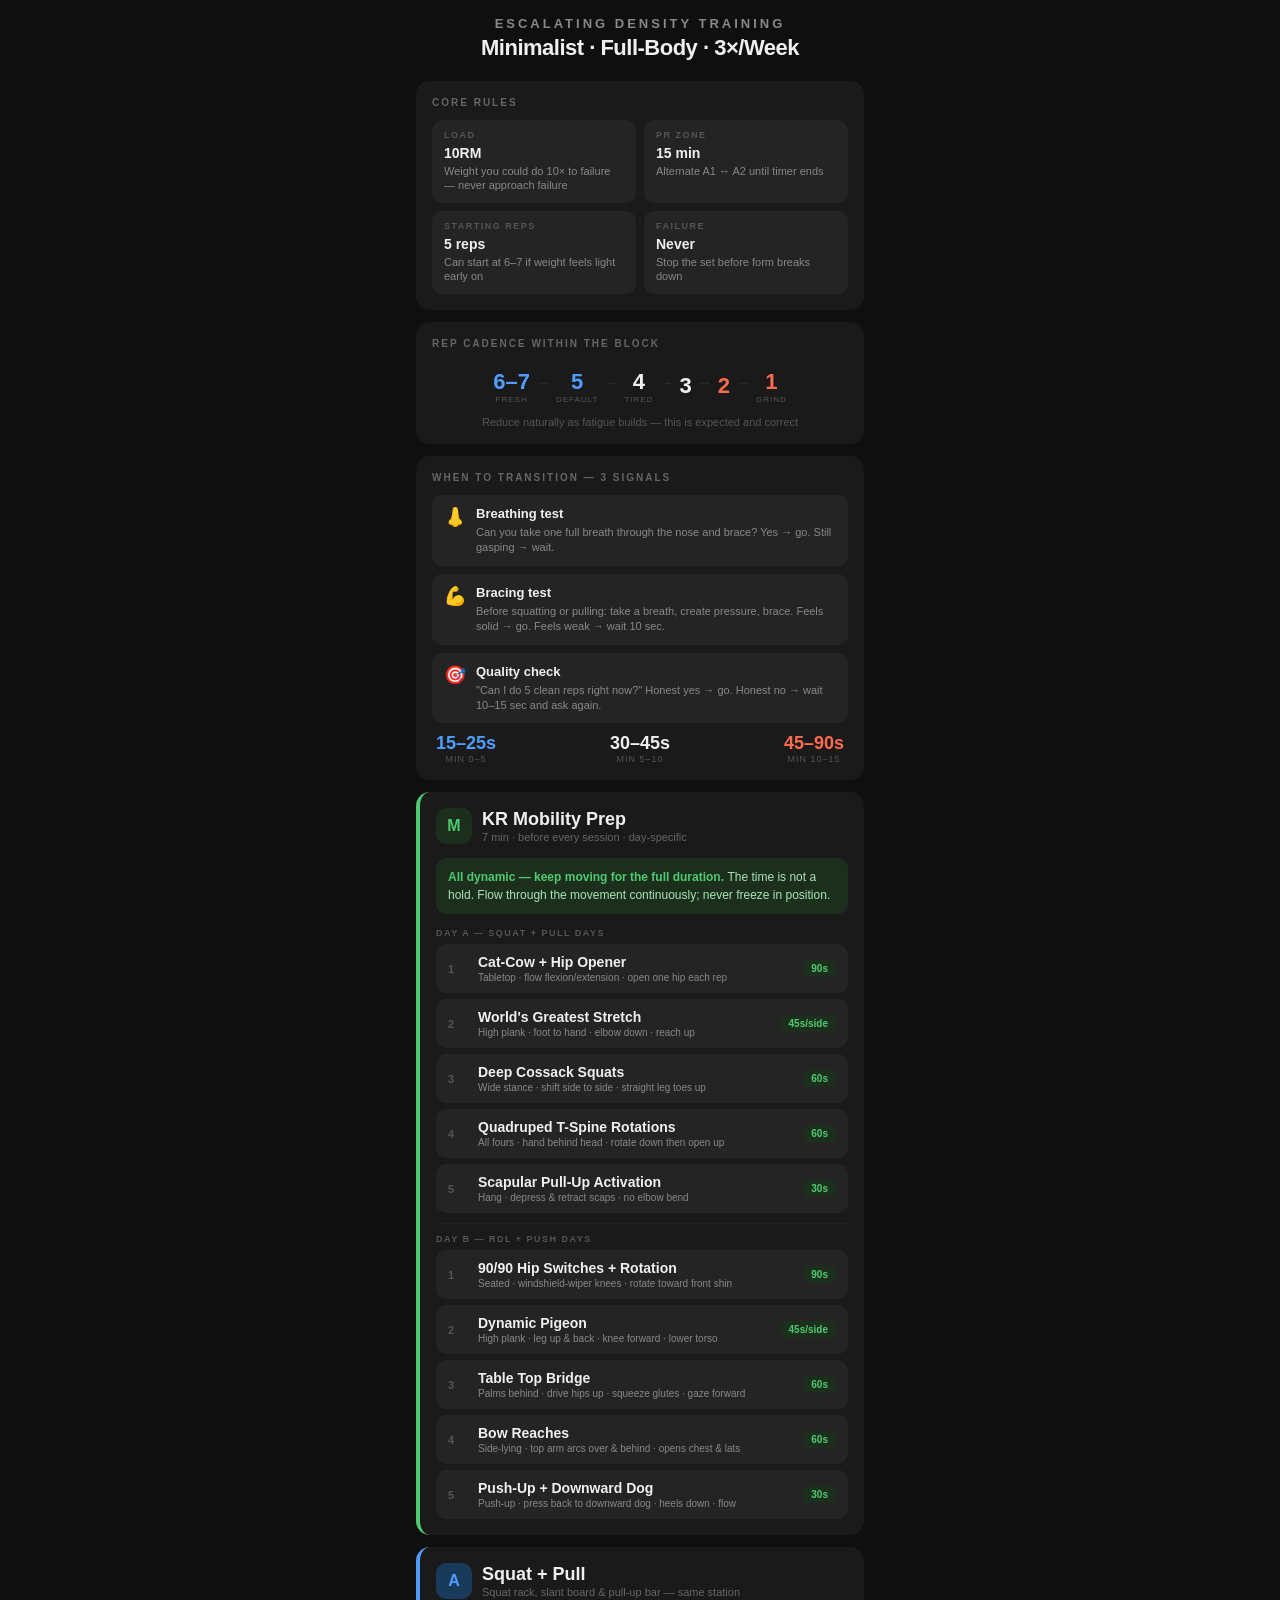
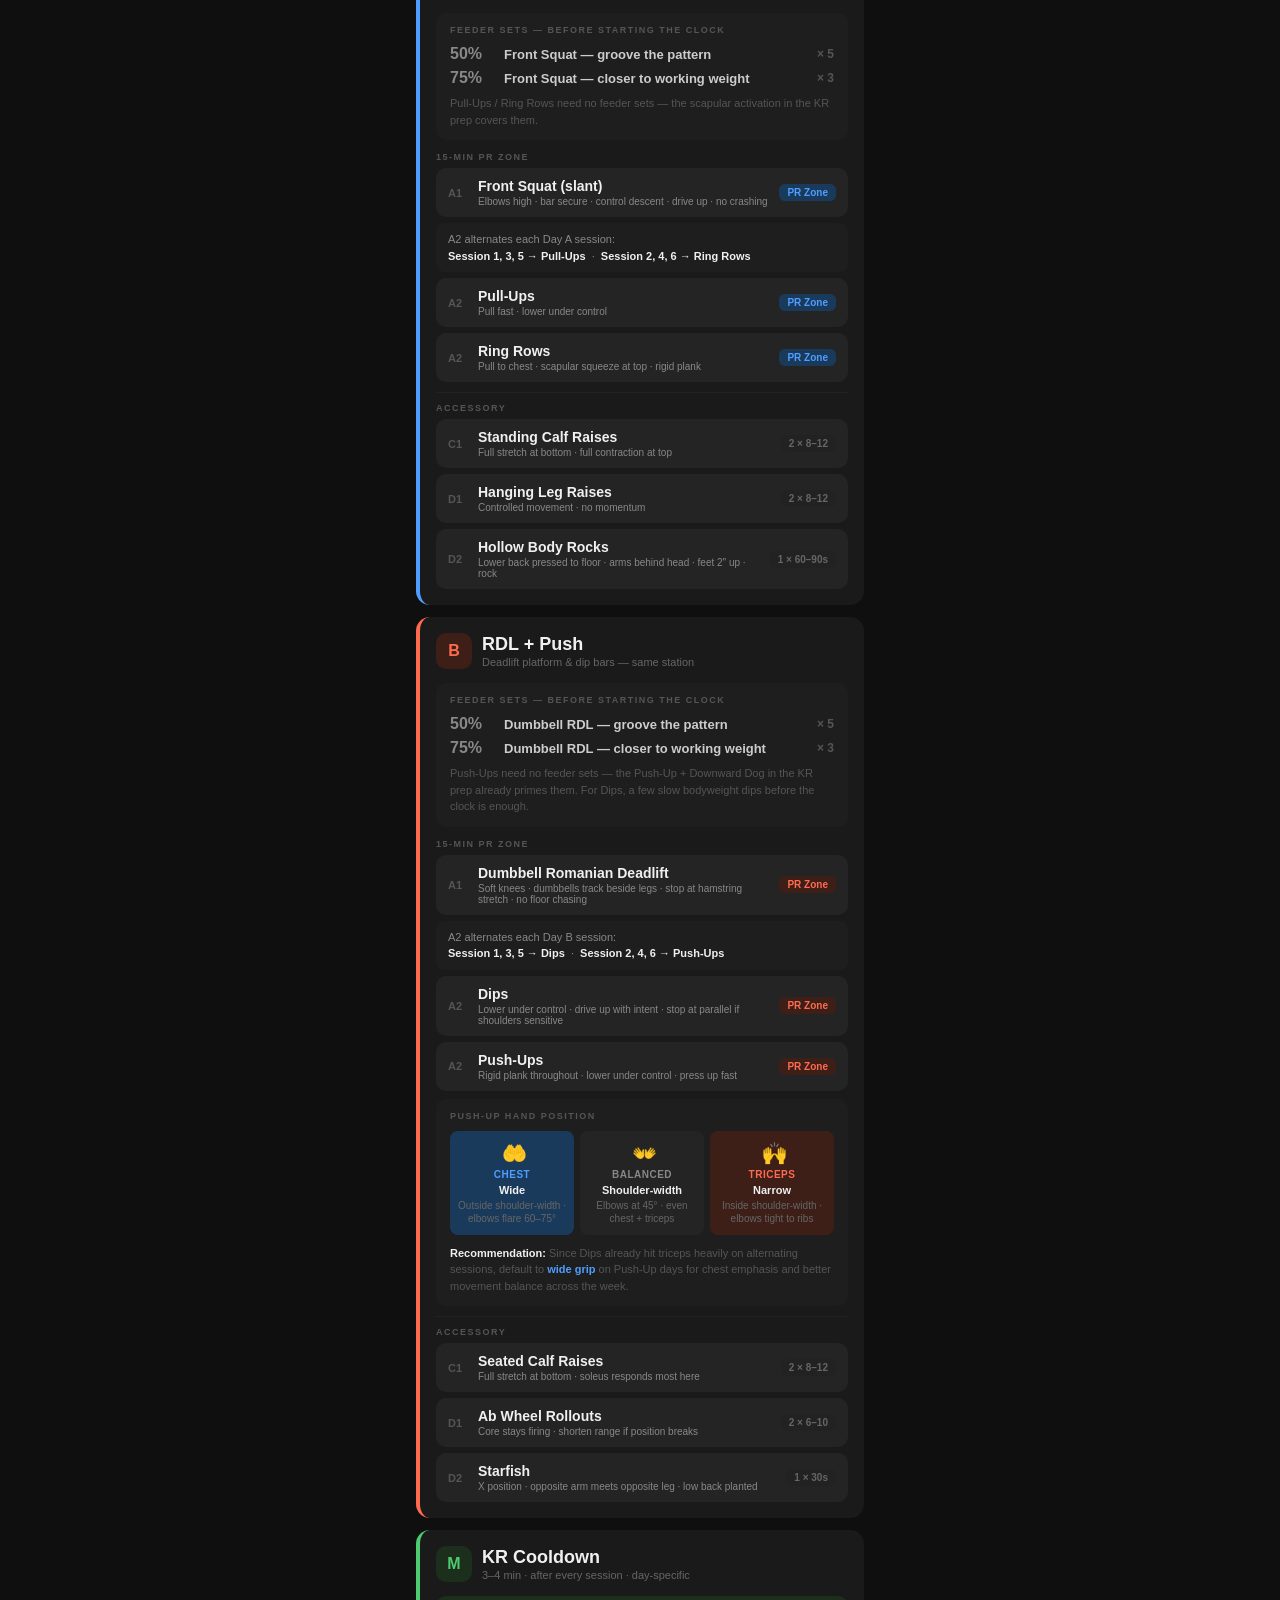
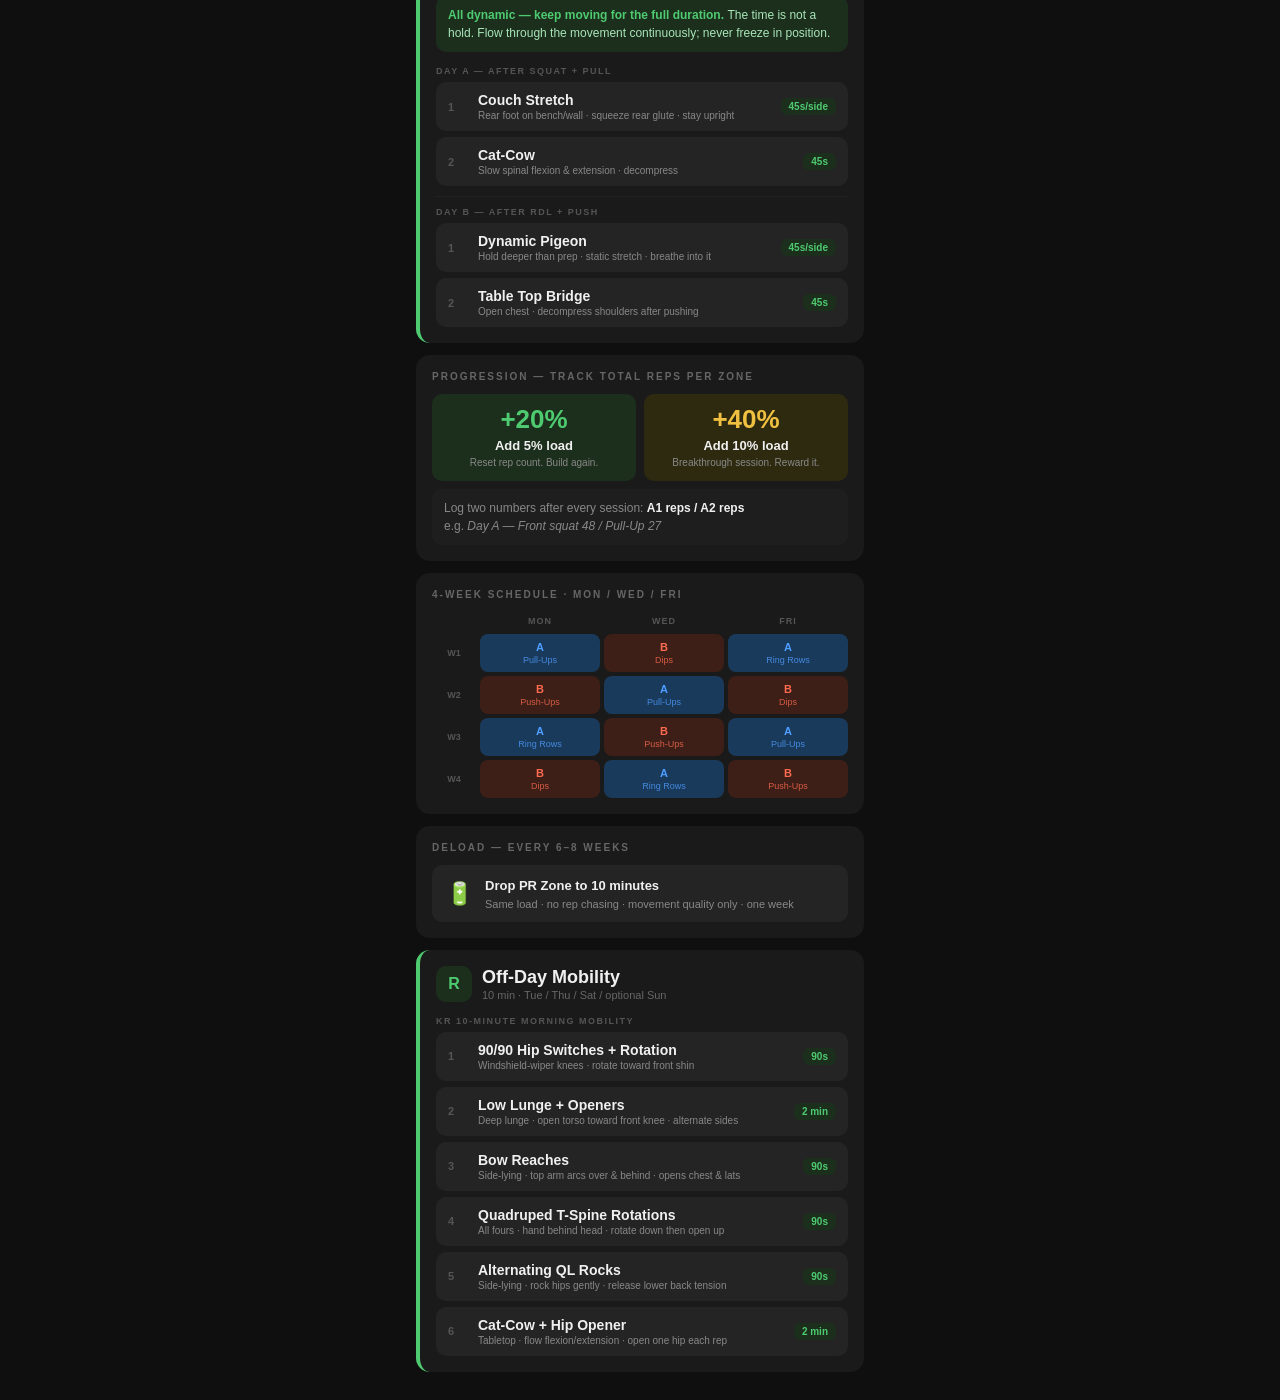
==== commit 45c47c6e: "Add push-up hand position guide for chest vs triceps emphasis" ====
--- a/edt-gym.html
+++ b/edt-gym.html
@@ -407,6 +407,68 @@
     line-height: 1.5;
   }
 
+  /* ── HAND POSITION GUIDE ── */
+  .hand-guide {
+    background: #1e1e1e;
+    border-radius: 10px;
+    padding: 12px 14px;
+    margin-top: 8px;
+  }
+  .hand-guide-title {
+    font-size: 9px;
+    font-weight: 700;
+    letter-spacing: 1.5px;
+    text-transform: uppercase;
+    color: #555;
+    margin-bottom: 10px;
+  }
+  .hand-positions {
+    display: grid;
+    grid-template-columns: 1fr 1fr 1fr;
+    gap: 6px;
+  }
+  .hand-pos {
+    border-radius: 8px;
+    padding: 10px 8px;
+    text-align: center;
+  }
+  .hand-pos-chest  { background: #1a3a5c; }
+  .hand-pos-bal    { background: #242424; }
+  .hand-pos-tri    { background: #3d1f18; }
+  .hand-pos-label {
+    font-size: 10px;
+    font-weight: 800;
+    letter-spacing: 0.5px;
+    text-transform: uppercase;
+    margin-bottom: 4px;
+  }
+  .hand-pos-chest  .hand-pos-label { color: #4f9eff; }
+  .hand-pos-bal    .hand-pos-label { color: #888; }
+  .hand-pos-tri    .hand-pos-label { color: #ff6b4f; }
+  .hand-pos-icon {
+    font-size: 20px;
+    margin-bottom: 4px;
+    letter-spacing: -4px;
+  }
+  .hand-pos-width {
+    font-size: 11px;
+    font-weight: 700;
+    color: #f0f0f0;
+    margin-bottom: 3px;
+  }
+  .hand-pos-elbow {
+    font-size: 10px;
+    color: #666;
+    line-height: 1.3;
+  }
+  .hand-rec {
+    margin-top: 10px;
+    font-size: 11px;
+    color: #555;
+    line-height: 1.5;
+  }
+  .hand-rec strong { color: #f0f0f0; }
+
   /* ── DIVIDER ── */
   .divider {
     height: 1px;
@@ -803,6 +865,37 @@
         <div class="ex-note">Rigid plank throughout · lower under control · press up fast</div>
       </div>
       <div class="ex-tag tag-pr-b">PR Zone</div>
+    </div>
+
+    <div class="hand-guide">
+      <div class="hand-guide-title">Push-Up Hand Position</div>
+      <div class="hand-positions">
+
+        <div class="hand-pos hand-pos-chest">
+          <div class="hand-pos-icon">🤲</div>
+          <div class="hand-pos-label">Chest</div>
+          <div class="hand-pos-width">Wide</div>
+          <div class="hand-pos-elbow">Outside shoulder-width · elbows flare 60–75°</div>
+        </div>
+
+        <div class="hand-pos hand-pos-bal">
+          <div class="hand-pos-icon">👐</div>
+          <div class="hand-pos-label">Balanced</div>
+          <div class="hand-pos-width">Shoulder-width</div>
+          <div class="hand-pos-elbow">Elbows at 45° · even chest + triceps</div>
+        </div>
+
+        <div class="hand-pos hand-pos-tri">
+          <div class="hand-pos-icon">🙌</div>
+          <div class="hand-pos-label">Triceps</div>
+          <div class="hand-pos-width">Narrow</div>
+          <div class="hand-pos-elbow">Inside shoulder-width · elbows tight to ribs</div>
+        </div>
+
+      </div>
+      <div class="hand-rec">
+        <strong>Recommendation:</strong> Since Dips already hit triceps heavily on alternating sessions, default to <strong style="color:#4f9eff;">wide grip</strong> on Push-Up days for chest emphasis and better movement balance across the week.
+      </div>
     </div>
   </div>
 
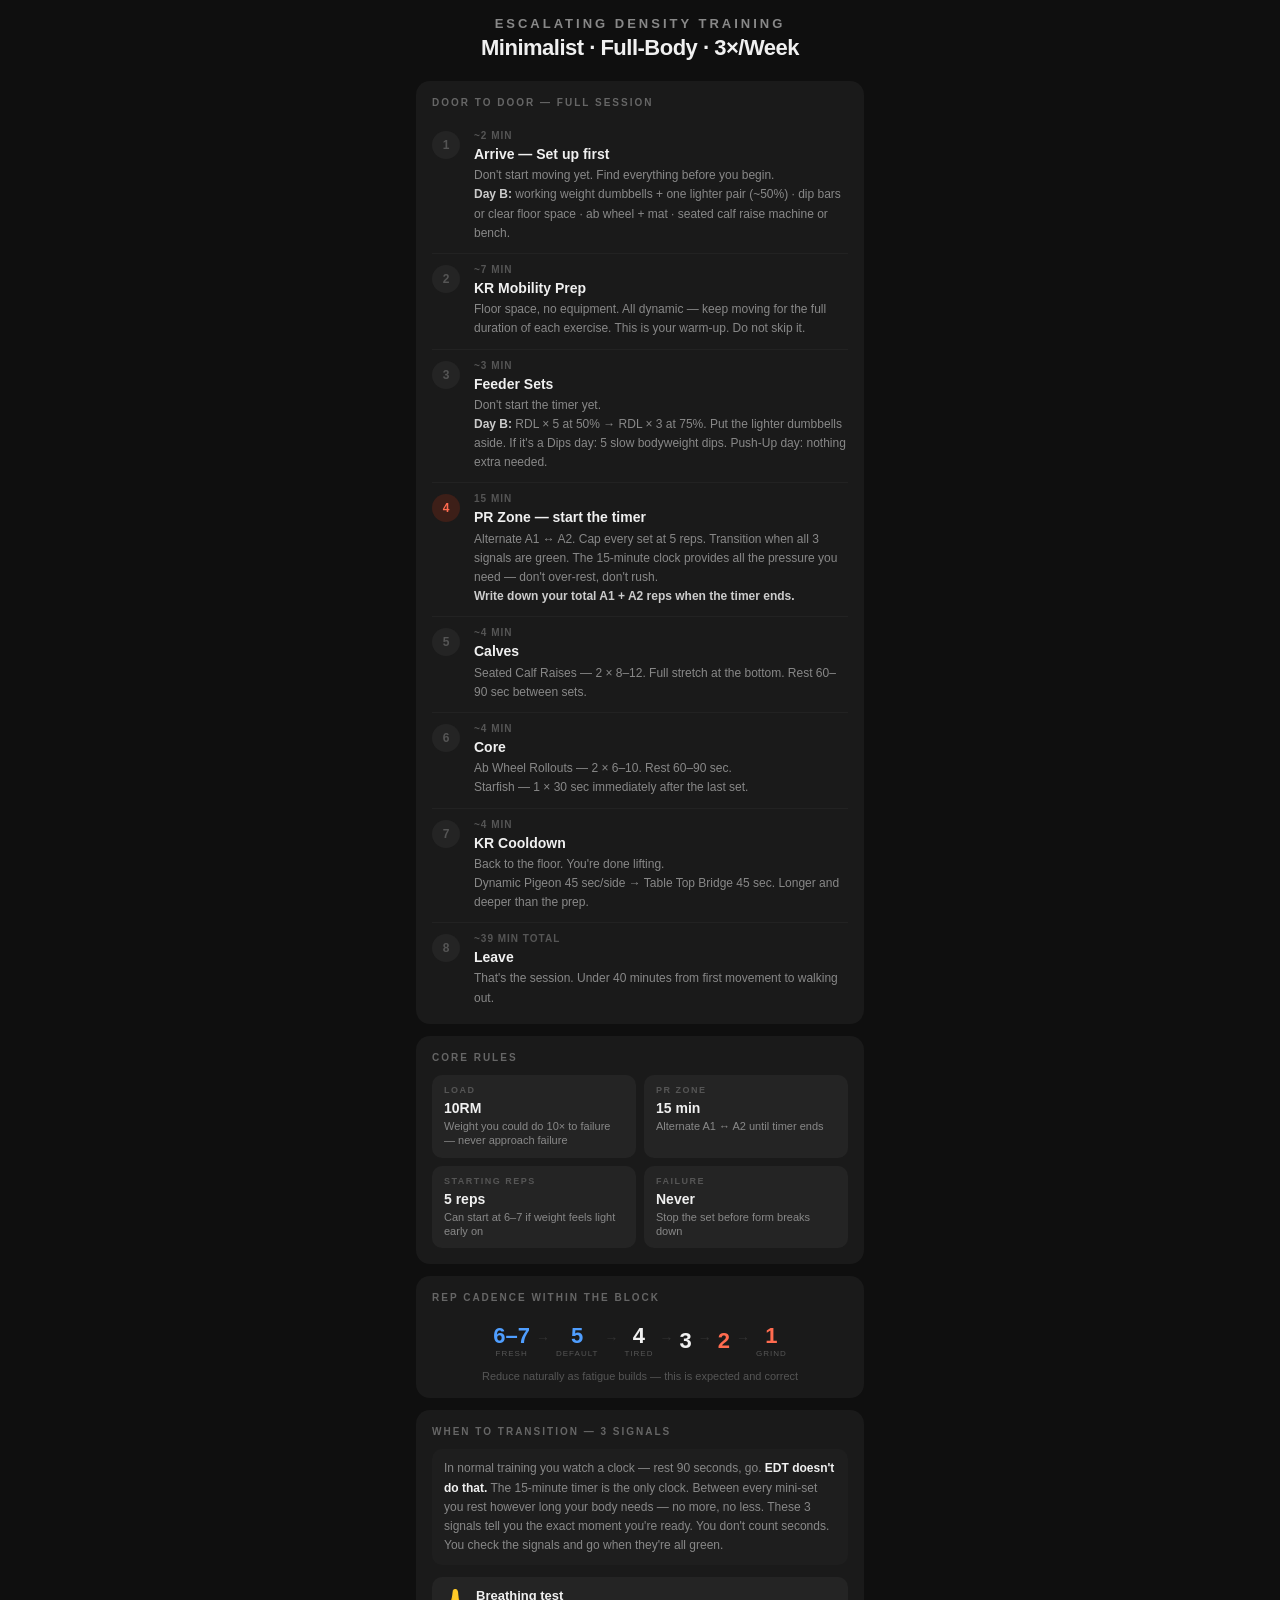
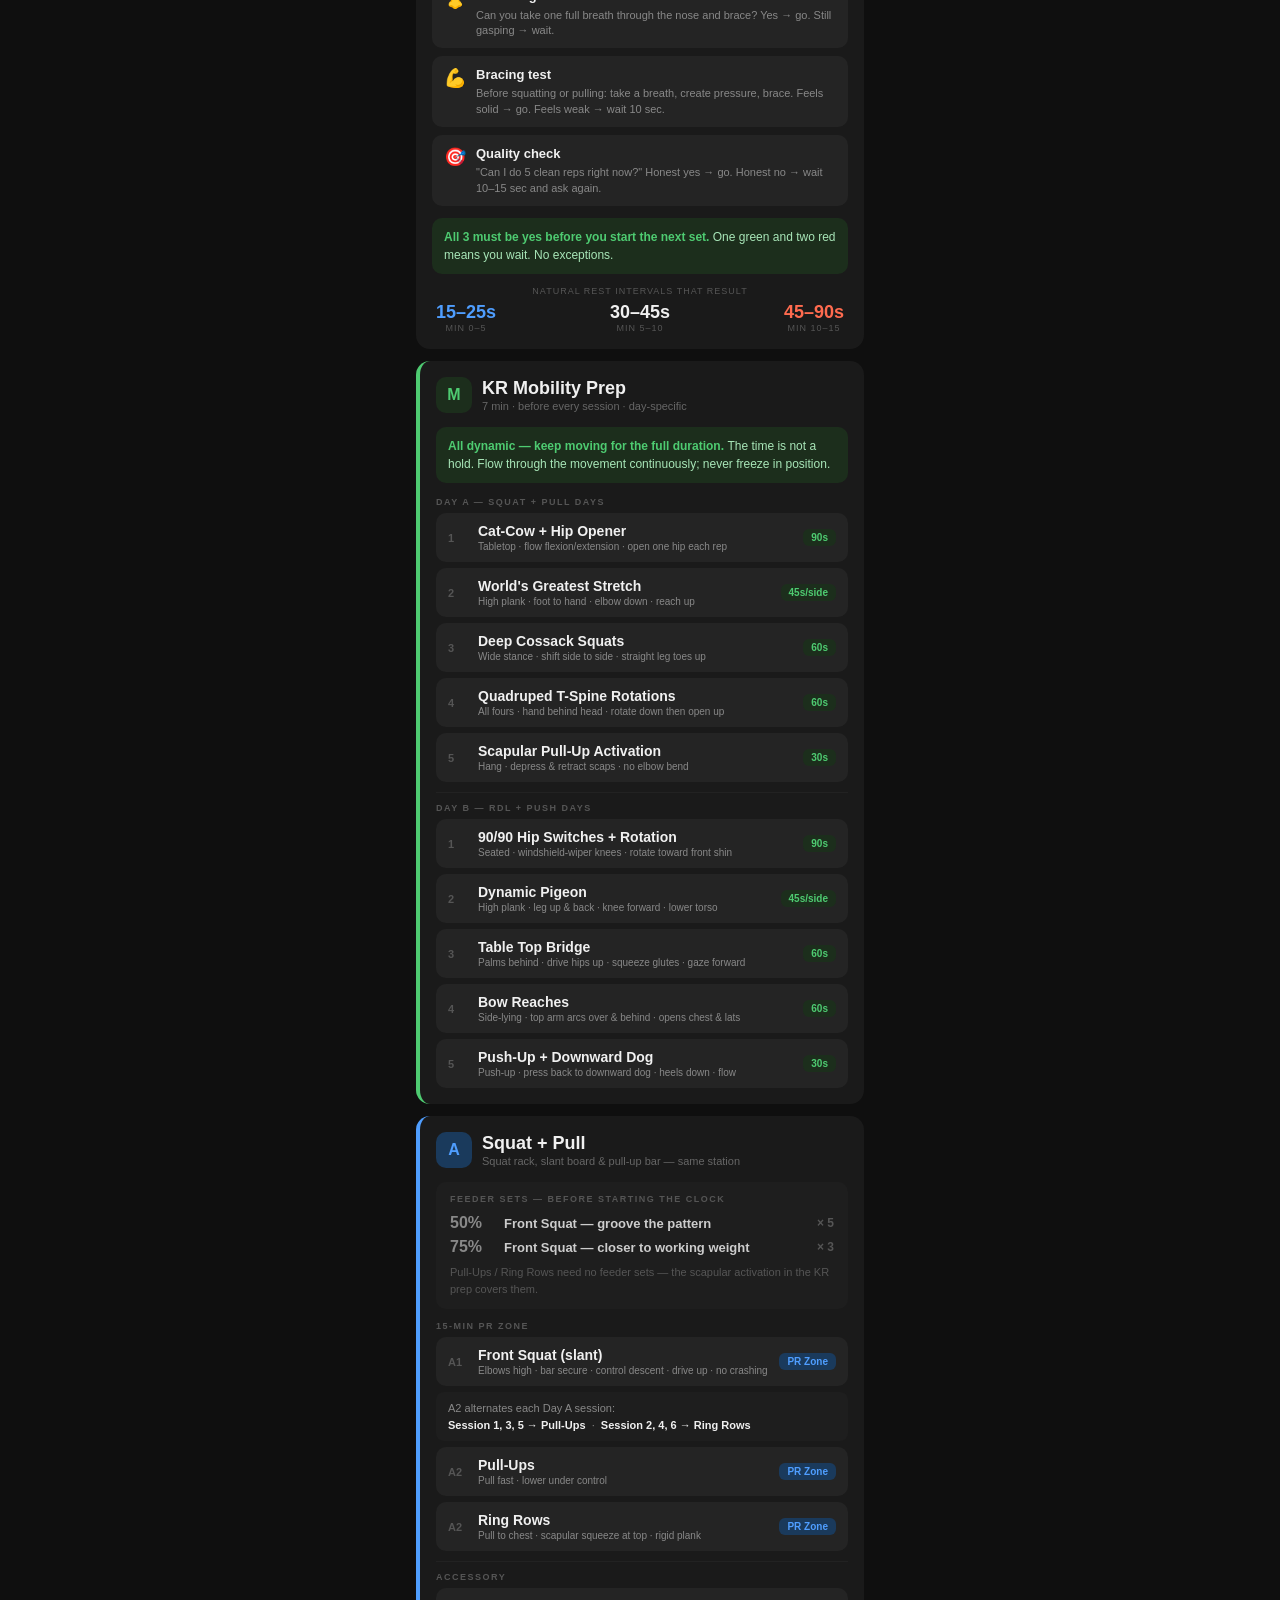
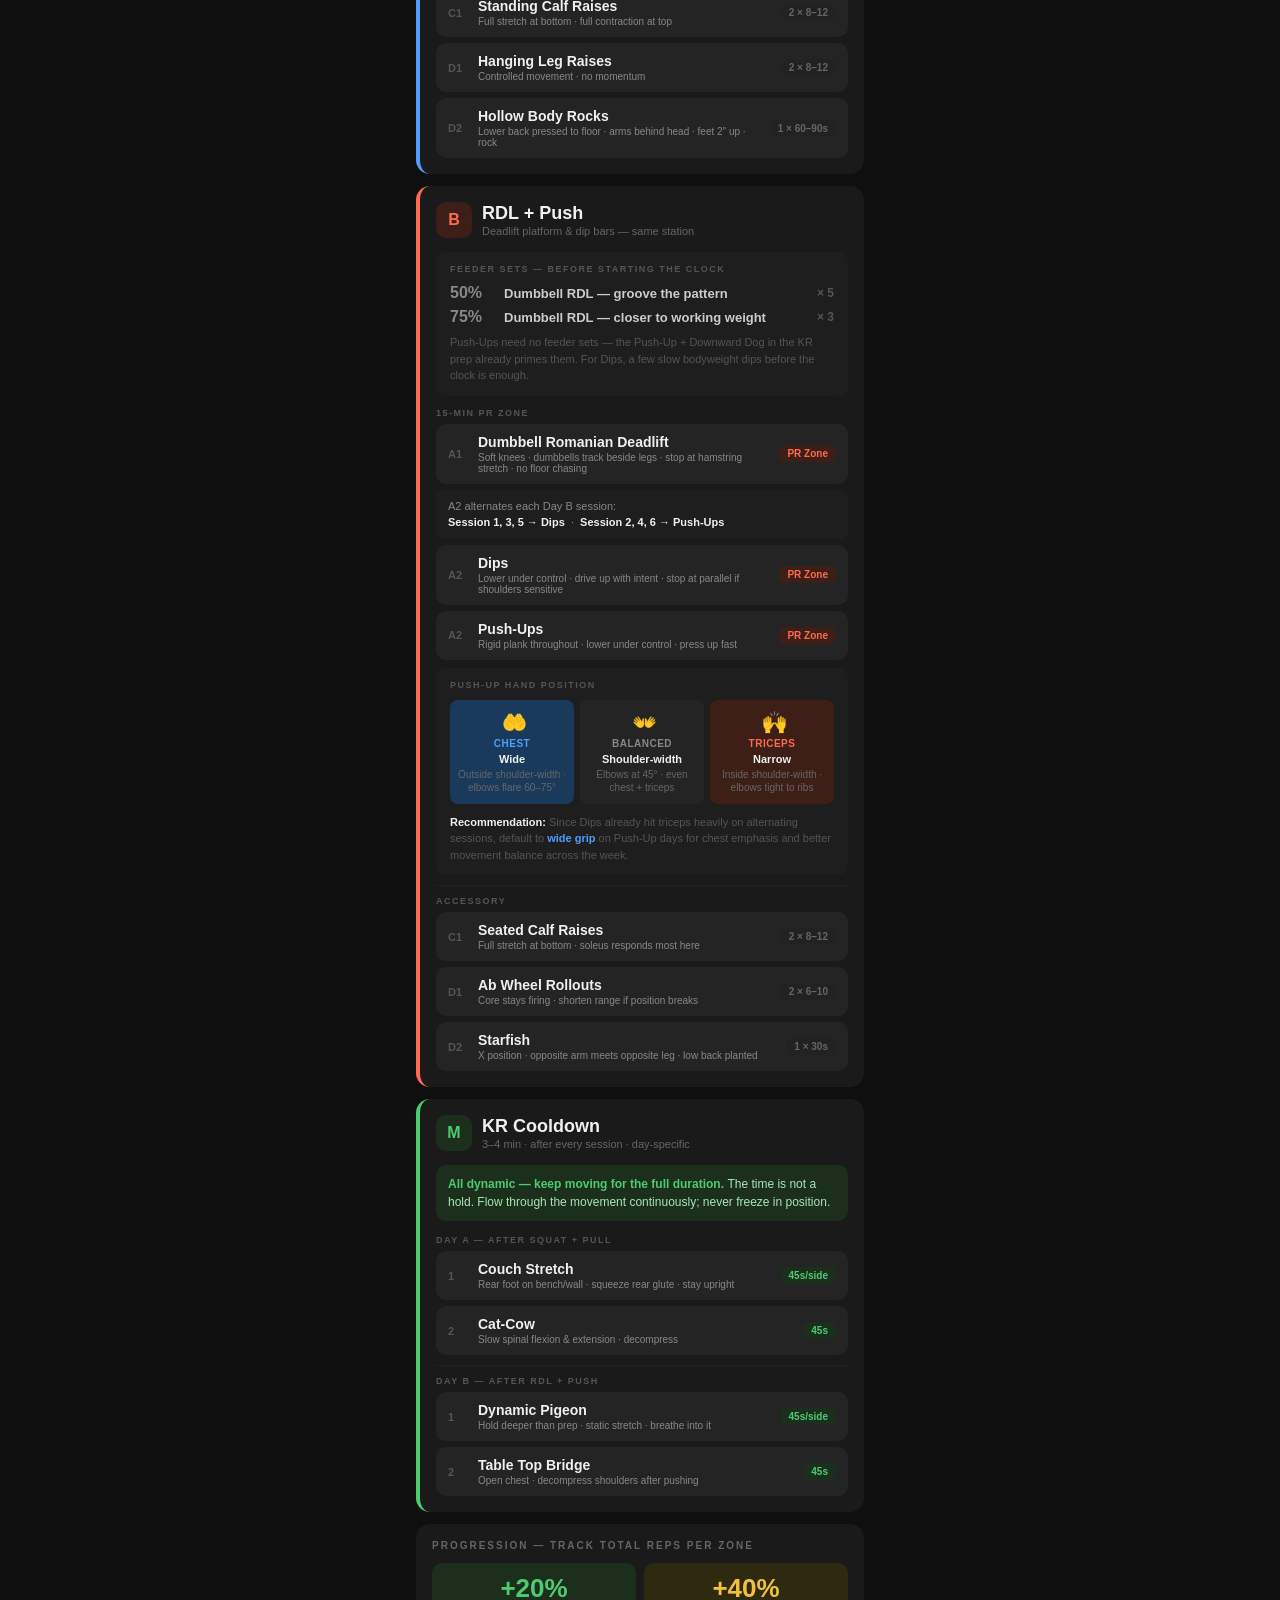
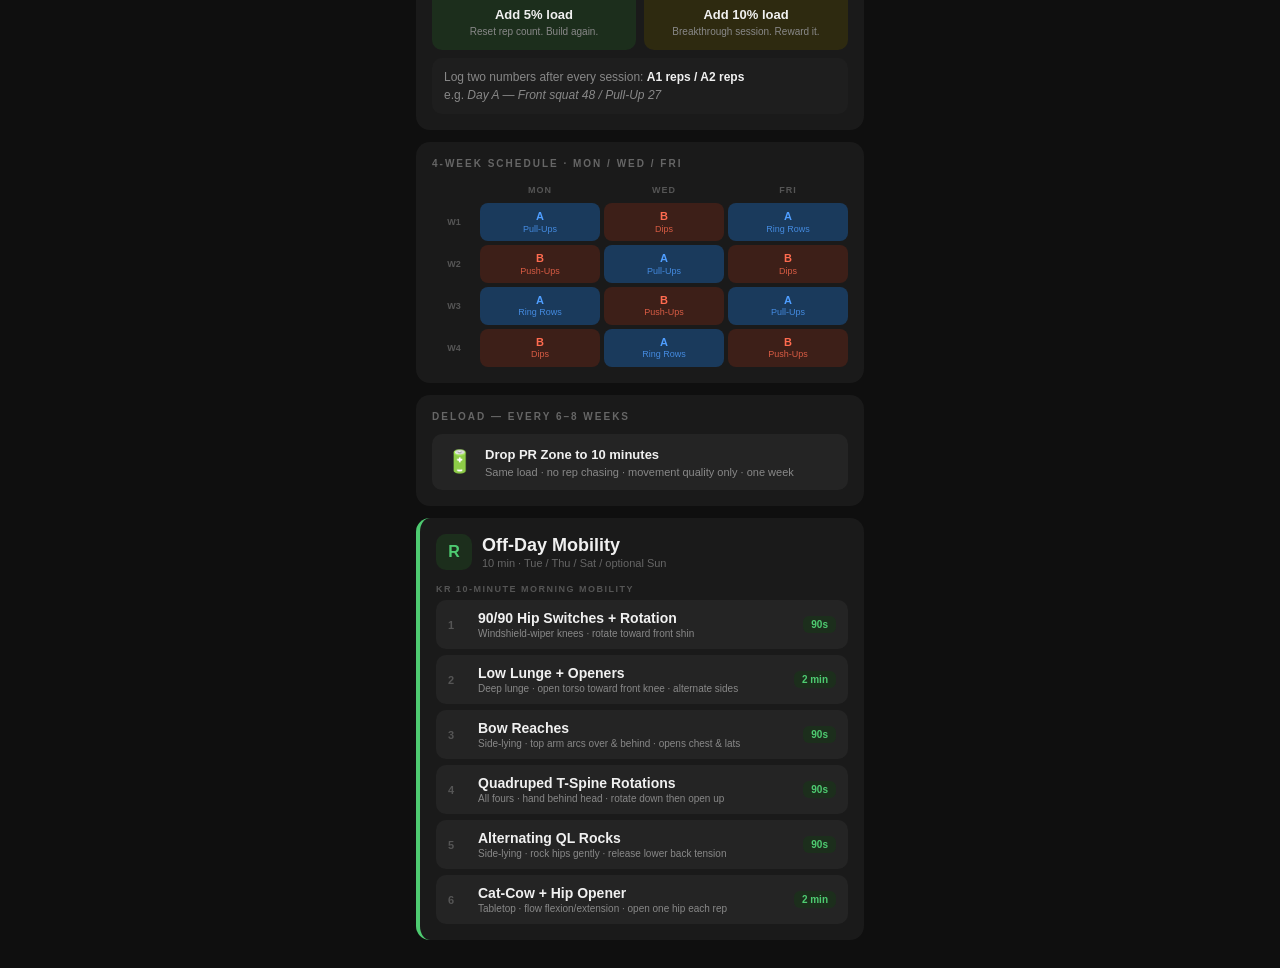
==== commit 645c0dd5: "Add door-to-door walkthrough and expand 3 signals explanation" ====
--- a/edt-gym.html
+++ b/edt-gym.html
@@ -469,6 +469,76 @@
   }
   .hand-rec strong { color: #f0f0f0; }
 
+  /* ── SESSION WALKTHROUGH ── */
+  .walk-step {
+    display: flex;
+    gap: 14px;
+    align-items: flex-start;
+    padding: 10px 0;
+    border-bottom: 1px solid #222;
+  }
+  .walk-step:last-child { border-bottom: none; padding-bottom: 0; }
+  .walk-step:first-child { padding-top: 0; }
+  .walk-num {
+    width: 28px;
+    height: 28px;
+    border-radius: 50%;
+    background: #242424;
+    color: #555;
+    font-size: 12px;
+    font-weight: 800;
+    display: flex;
+    align-items: center;
+    justify-content: center;
+    flex-shrink: 0;
+    margin-top: 1px;
+  }
+  .walk-num.active { background: #3d1f18; color: #ff6b4f; }
+  .walk-body { flex: 1; }
+  .walk-title {
+    font-size: 14px;
+    font-weight: 700;
+    line-height: 1.3;
+  }
+  .walk-duration {
+    font-size: 10px;
+    font-weight: 700;
+    color: #555;
+    letter-spacing: 1px;
+    text-transform: uppercase;
+    margin-bottom: 4px;
+  }
+  .walk-detail {
+    font-size: 12px;
+    color: #888;
+    line-height: 1.6;
+    margin-top: 3px;
+  }
+  .walk-detail strong { color: #ccc; }
+
+  /* ── SIGNALS INTRO ── */
+  .signal-intro {
+    background: #1e1e1e;
+    border-radius: 10px;
+    padding: 10px 12px;
+    margin-bottom: 12px;
+    font-size: 12px;
+    color: #888;
+    line-height: 1.6;
+  }
+  .signal-intro strong { color: #f0f0f0; }
+  .signal-all-green {
+    background: #1c2e1c;
+    border-radius: 10px;
+    padding: 10px 12px;
+    margin-top: 12px;
+    font-size: 12px;
+    font-weight: 600;
+    color: #4ecb71;
+    line-height: 1.5;
+  }
+  .signal-all-green span { color: #a8e6b8; font-weight: 400; }
+
   /* ── DIVIDER ── */
   .divider {
     height: 1px;
@@ -483,6 +553,103 @@
 <div class="header">
   <h1>Escalating Density Training</h1>
   <h2>Minimalist · Full-Body · 3×/Week</h2>
+</div>
+
+<!-- SESSION WALKTHROUGH -->
+<div class="card">
+  <div class="card-title">Door to Door — Full Session</div>
+
+  <div class="walk-step">
+    <div class="walk-num">1</div>
+    <div class="walk-body">
+      <div class="walk-duration">~2 min</div>
+      <div class="walk-title">Arrive — Set up first</div>
+      <div class="walk-detail">
+        Don't start moving yet. Find everything before you begin.<br>
+        <strong>Day B:</strong> working weight dumbbells + one lighter pair (~50%) · dip bars or clear floor space · ab wheel + mat · seated calf raise machine or bench.
+      </div>
+    </div>
+  </div>
+
+  <div class="walk-step">
+    <div class="walk-num">2</div>
+    <div class="walk-body">
+      <div class="walk-duration">~7 min</div>
+      <div class="walk-title">KR Mobility Prep</div>
+      <div class="walk-detail">
+        Floor space, no equipment. All dynamic — keep moving for the full duration of each exercise. This is your warm-up. Do not skip it.
+      </div>
+    </div>
+  </div>
+
+  <div class="walk-step">
+    <div class="walk-num">3</div>
+    <div class="walk-body">
+      <div class="walk-duration">~3 min</div>
+      <div class="walk-title">Feeder Sets</div>
+      <div class="walk-detail">
+        Don't start the timer yet.<br>
+        <strong>Day B:</strong> RDL × 5 at 50% → RDL × 3 at 75%. Put the lighter dumbbells aside. If it's a Dips day: 5 slow bodyweight dips. Push-Up day: nothing extra needed.
+      </div>
+    </div>
+  </div>
+
+  <div class="walk-step">
+    <div class="walk-num active">4</div>
+    <div class="walk-body">
+      <div class="walk-duration">15 min</div>
+      <div class="walk-title">PR Zone — start the timer</div>
+      <div class="walk-detail">
+        Alternate A1 ↔ A2. Cap every set at 5 reps. Transition when all 3 signals are green. The 15-minute clock provides all the pressure you need — don't over-rest, don't rush.<br>
+        <strong>Write down your total A1 + A2 reps when the timer ends.</strong>
+      </div>
+    </div>
+  </div>
+
+  <div class="walk-step">
+    <div class="walk-num">5</div>
+    <div class="walk-body">
+      <div class="walk-duration">~4 min</div>
+      <div class="walk-title">Calves</div>
+      <div class="walk-detail">
+        Seated Calf Raises — 2 × 8–12. Full stretch at the bottom. Rest 60–90 sec between sets.
+      </div>
+    </div>
+  </div>
+
+  <div class="walk-step">
+    <div class="walk-num">6</div>
+    <div class="walk-body">
+      <div class="walk-duration">~4 min</div>
+      <div class="walk-title">Core</div>
+      <div class="walk-detail">
+        Ab Wheel Rollouts — 2 × 6–10. Rest 60–90 sec.<br>
+        Starfish — 1 × 30 sec immediately after the last set.
+      </div>
+    </div>
+  </div>
+
+  <div class="walk-step">
+    <div class="walk-num">7</div>
+    <div class="walk-body">
+      <div class="walk-duration">~4 min</div>
+      <div class="walk-title">KR Cooldown</div>
+      <div class="walk-detail">
+        Back to the floor. You're done lifting.<br>
+        Dynamic Pigeon 45 sec/side → Table Top Bridge 45 sec. Longer and deeper than the prep.
+      </div>
+    </div>
+  </div>
+
+  <div class="walk-step">
+    <div class="walk-num">8</div>
+    <div class="walk-body">
+      <div class="walk-duration">~39 min total</div>
+      <div class="walk-title">Leave</div>
+      <div class="walk-detail">That's the session. Under 40 minutes from first movement to walking out.</div>
+    </div>
+  </div>
+
 </div>
 
 <!-- CORE RULES -->
@@ -557,6 +724,11 @@
 <!-- REST SIGNALS -->
 <div class="card">
   <div class="card-title">When to Transition — 3 Signals</div>
+
+  <div class="signal-intro">
+    In normal training you watch a clock — rest 90 seconds, go. <strong>EDT doesn't do that.</strong> The 15-minute timer is the only clock. Between every mini-set you rest however long your body needs — no more, no less. These 3 signals tell you the exact moment you're ready. You don't count seconds. You check the signals and go when they're all green.
+  </div>
+
   <div class="signal-list">
 
     <div class="signal-row">
@@ -584,7 +756,15 @@
     </div>
 
   </div>
-  <div style="display:flex; justify-content:space-between; margin-top:10px; padding: 0 4px;">
+
+  <div class="signal-all-green">
+    All 3 must be yes before you start the next set. <span>One green and two red means you wait. No exceptions.</span>
+  </div>
+
+  <div style="display:flex; justify-content:space-between; margin-top:12px; padding: 0 4px;">
+    <div style="font-size:9px; color:#555; text-align:center; width:100%; letter-spacing:1px; text-transform:uppercase; margin-bottom:6px;">Natural rest intervals that result</div>
+  </div>
+  <div style="display:flex; justify-content:space-between; padding: 0 4px;">
     <div style="text-align:center">
       <div style="font-size:18px; font-weight:800; color:#4f9eff;">15–25s</div>
       <div style="font-size:9px; color:#555; letter-spacing:1px; text-transform:uppercase;">Min 0–5</div>
